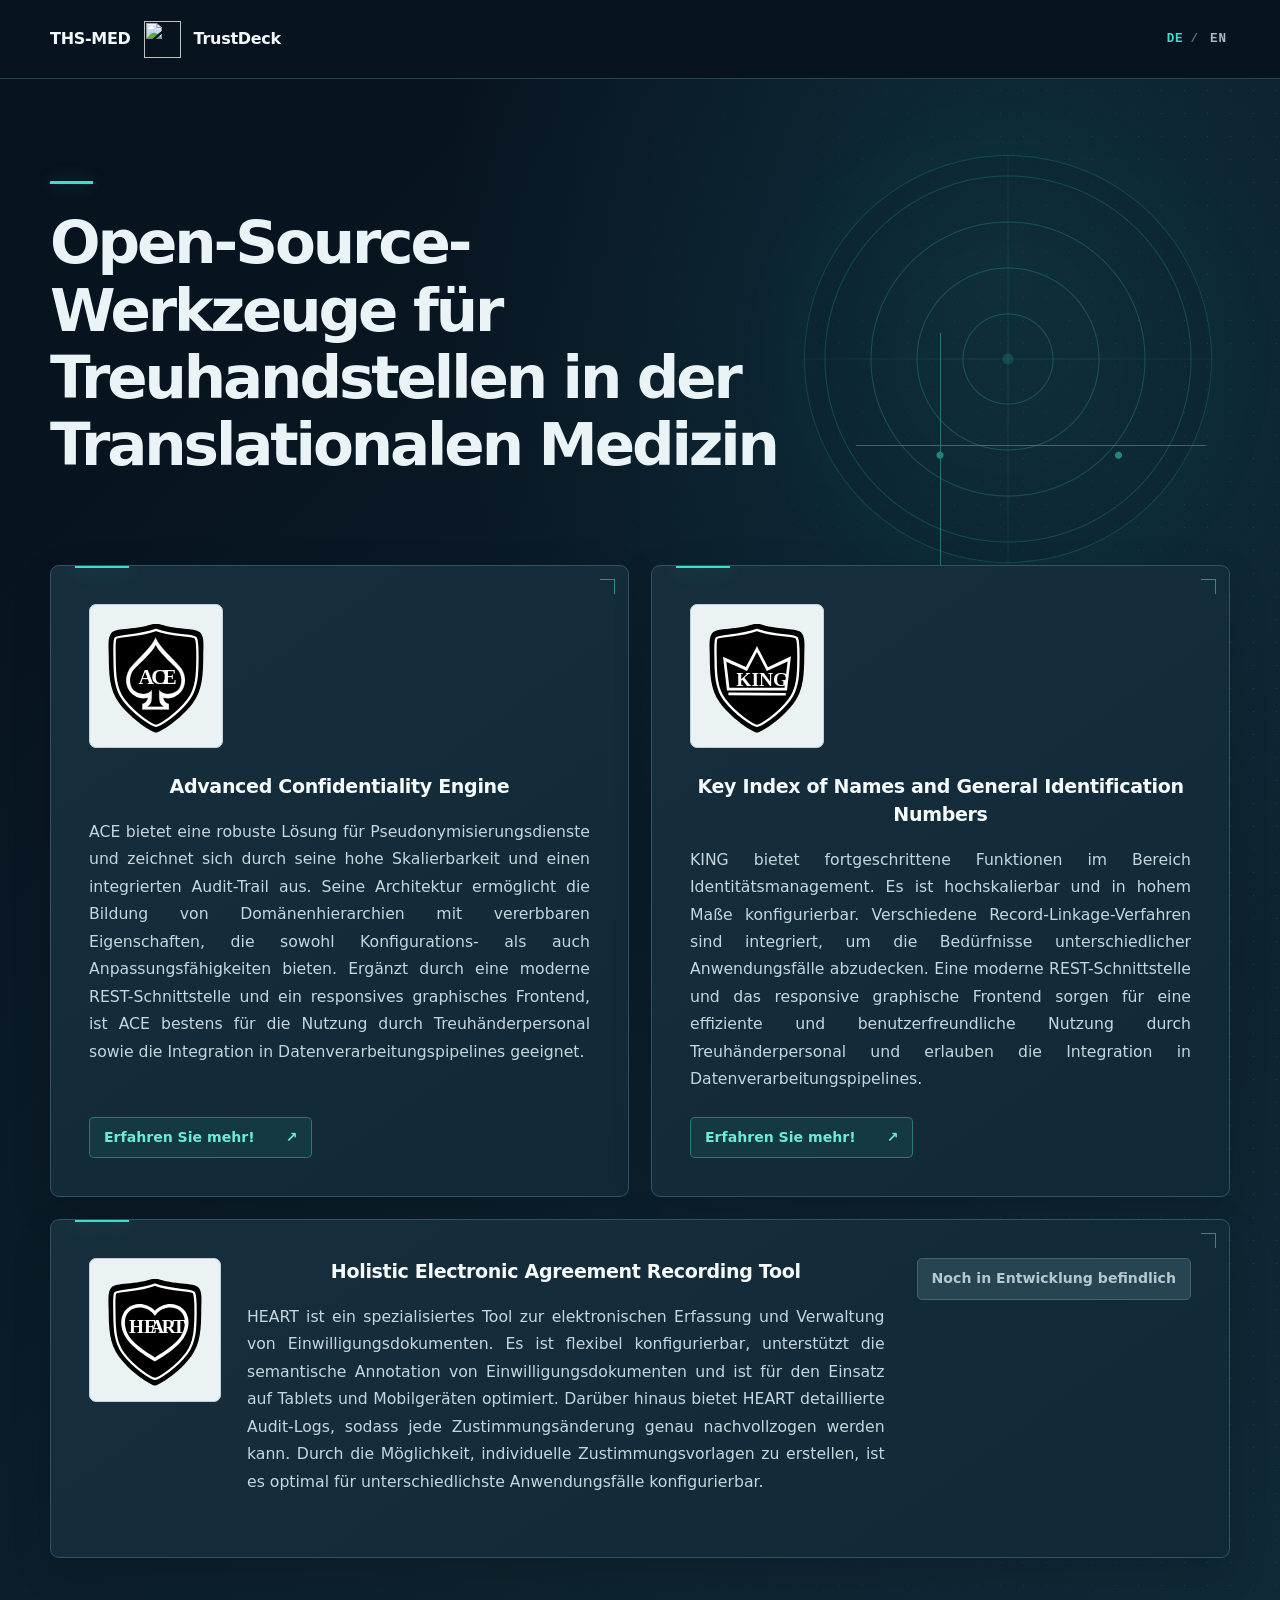
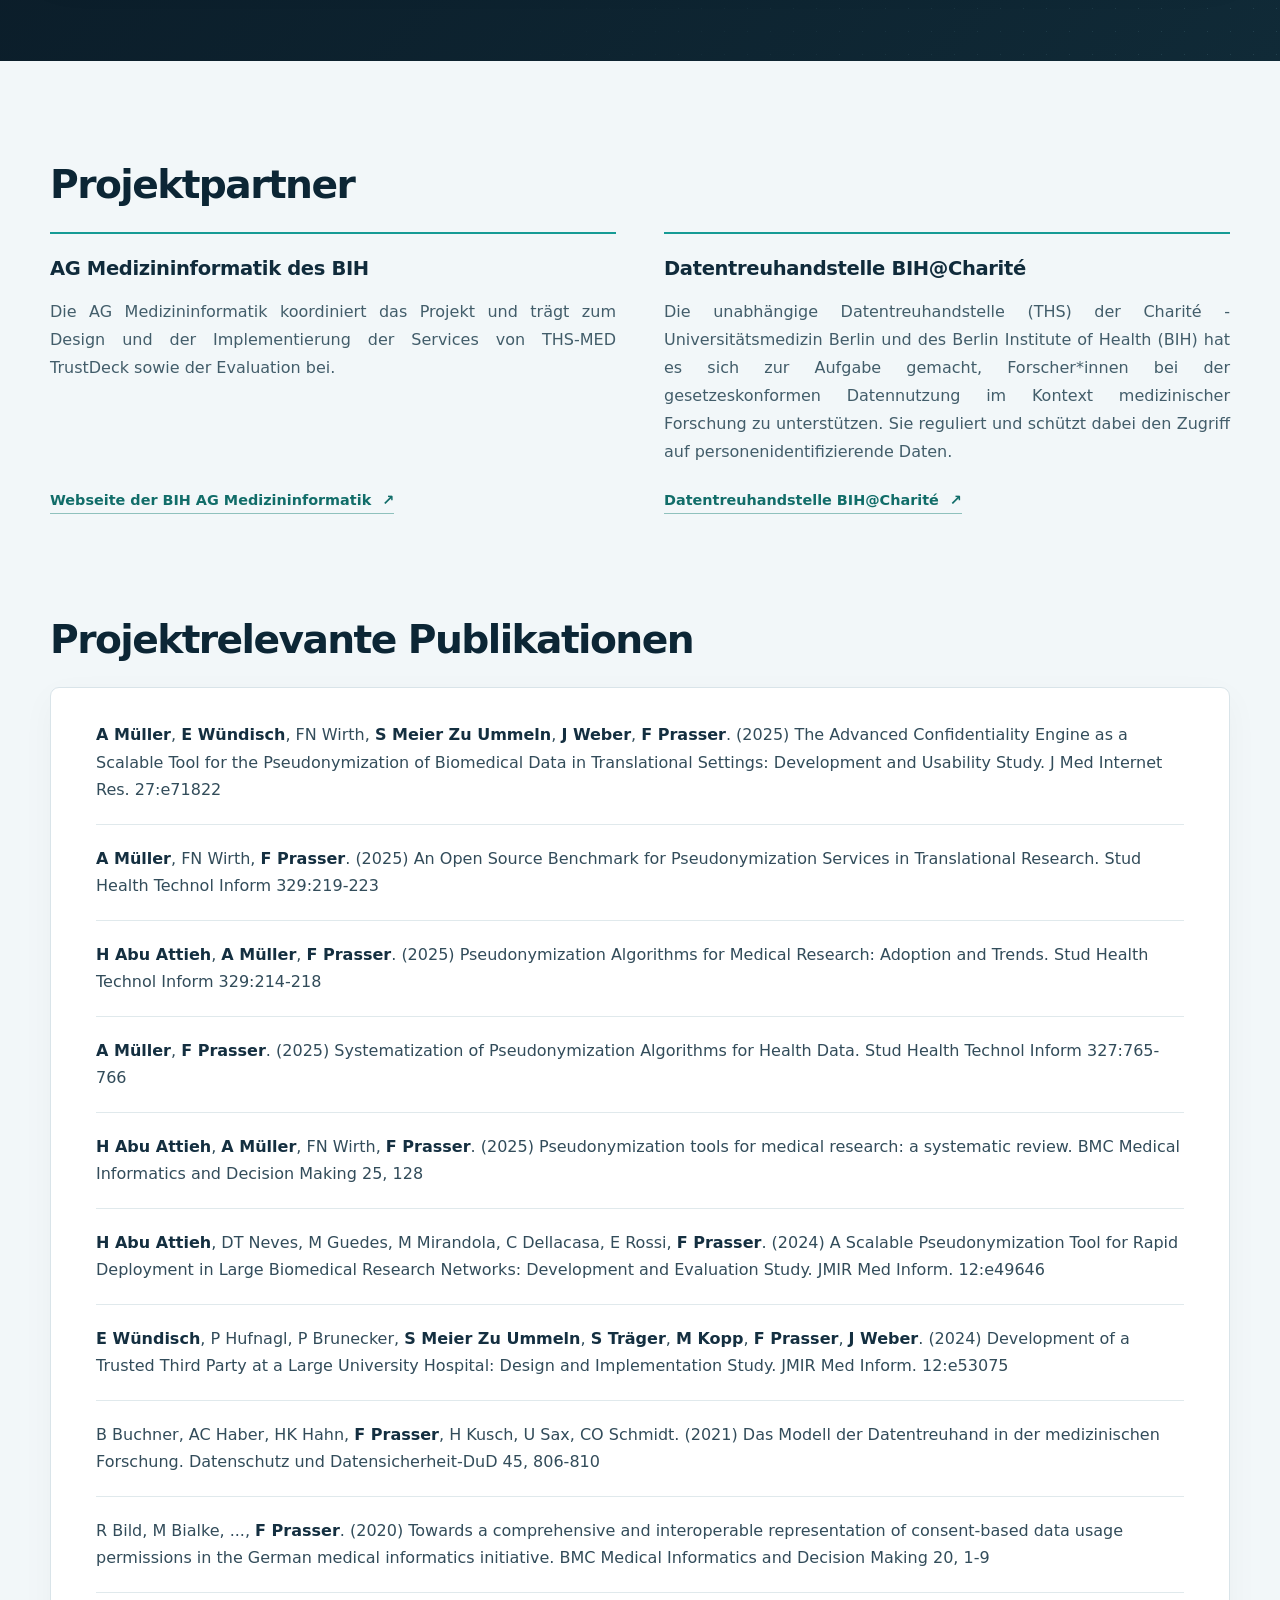
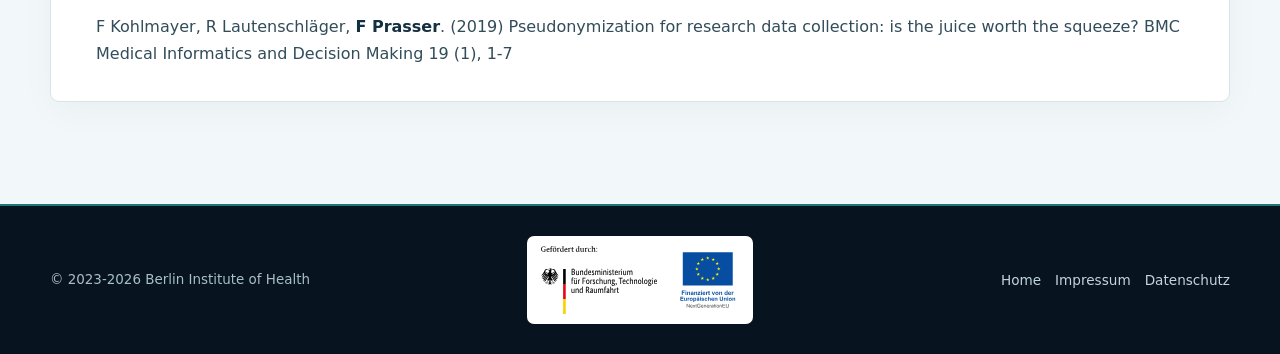
==== de/index.html @ 6697832a "Apply responsive privacy-engineering layout to de/index.html" ====
<!DOCTYPE html>
<html lang="de">
<head>
    <meta charset="UTF-8">
    <meta name="viewport" content="width=device-width, initial-scale=1.0">
        <link rel="stylesheet" href="../style.css">
<title>THS-MED TrustDeck</title>

	<!-- Favicons -->
	<link rel="icon" href="../media/favicon.ico" type="image/x-icon">
	<link rel="shortcut icon" href="../media/favicon.ico" type="image/x-icon">
	<link rel="icon" type="image/png" sizes="16x16" href="../media/favicon-16x16.png">
	<link rel="icon" type="image/png" sizes="32x32" href="../media/favicon-32x32.png">
	<link rel="apple-touch-icon" href="../media/apple-touch-icon.png">
	<link rel="icon" type="image/png" sizes="144x144" href="../media/android-chrome-144x144.png">
</head>

<body class="home-page">
	<!-- Header -->
<header class="site-header">
  <nav class="container header-inner" aria-label="Hauptnavigation">
    <a class="brand" href="index.html"><strong>THS-MED</strong><img src="../media/trustdeck.png" alt="" width="37" height="37"><strong>TrustDeck</strong></a>
    <div class="language-switch" aria-label="Sprache wählen">
      <a href="../de/index.html" lang="de" aria-current="page">DE</a>
      <a href="../en/index.html" lang="en">EN</a>
    </div>
  </nav>
</header>

<!-- Content -->
	<main>
<section class="intro-shell"><div class="container">	
		<h1 class="hero-title"><a href="index.html" style="text-decoration: none; color: inherit;"><b>Open-Source-Werkzeuge für Treuhandstellen in der Translationalen Medizin</b></a></h1>

		<div class="product-grid">

			<div class="col-md-4 mb-3 mb-md-0">
				<div class="card h-100 shadow-lg">
					<div class="card-body d-flex flex-column">
						<div class="mb-auto mt-4">
							<img src="../media/ACE-logo.svg" height="174" width="150" class="mx-auto d-block" alt="ACE's minimalistic, icon-like logo: A black shield on white background with a spade in it. In the spade the are the letters ACE.">
							<p class="card-text mt-2 fs-4" style="text-align: center;">Advanced Confidentiality Engine</p>
							<br><br>
							<p class="card-text mt-2" style="text-align: justify; hyphens: auto;">ACE bietet eine robuste Lösung für Pseudonymisierungsdienste und zeichnet sich durch seine hohe Skalierbarkeit und einen integrierten Audit-Trail aus. Seine Architektur ermöglicht die Bildung von Domänenhierarchien mit vererbbaren Eigenschaften, die sowohl Konfigurations- als auch Anpassungsfähigkeiten bieten. Ergänzt durch eine moderne REST-Schnittstelle und ein responsives graphisches Frontend, ist ACE bestens für die Nutzung durch Treuhänderpersonal sowie die Integration in Datenverarbeitungspipelines geeignet.</p>
						</div>
						<a href="https://github.com/TrustDeck/trustdeck-backend" class="btn btn-primary mt-2" target="_blank" rel="noopener noreferrer">Erfahren Sie mehr!</a>
					</div>
				</div>
			</div>

			<div class="col-md-4 mb-3 mb-md-0">
				<div class="card h-100 shadow-lg">
					<div class="card-body d-flex flex-column">
						<div class="mb-auto mt-4">
							<img src="../media/KING-logo.svg" height="174" width="150" class="mx-auto d-block" alt="king logo">
							<p class="card-text mt-2 fs-4" style="text-align: center;">Key Index of Names and General Identification Numbers</p>
							<br>
							<p class="card-text mt-2" style="text-align: justify; hyphens: auto;">KING bietet fortgeschrittene Funktionen im Bereich Identitätsmanagement. Es ist hochskalierbar und in hohem Maße konfigurierbar. Verschiedene Record-Linkage-Verfahren sind integriert, um die Bedürfnisse unterschiedlicher Anwendungsfälle abzudecken. Eine moderne REST-Schnittstelle und das responsive graphische Frontend sorgen für eine effiziente und benutzerfreundliche Nutzung durch Treuhänderpersonal und erlauben die Integration in Datenverarbeitungspipelines.</p>
						</div>
						<a href="https://github.com/TrustDeck/trustdeck-backend" class="btn btn-primary mt-2" target="_blank" rel="noopener noreferrer">Erfahren Sie mehr!</a>
					</div>
				</div>
			</div>

			<div class="col-md-4 mb-3 mb-md-0">
				<div class="card h-100 shadow-lg">
					<div class="card-body d-flex flex-column">
						<div class="mb-auto mt-4">
							<img src="../media/HEART-logo.svg" height="174" width="150" class="mx-auto d-block" alt="heart logo">
							<p class="card-text mt-2 fs-4" style="text-align: center;">Holistic Electronic Agreement Recording Tool</p>
							<br>
							<p class="card-text mt-2" style="text-align: justify; hyphens: auto;">HEART ist ein spezialisiertes Tool zur elektronischen Erfassung und Verwaltung von Einwilligungsdokumenten. Es ist flexibel konfigurierbar, unterstützt die semantische Annotation von Einwilligungsdokumenten und ist für den Einsatz auf Tablets und Mobilgeräten optimiert. Darüber hinaus bietet HEART detaillierte Audit-Logs, sodass jede Zustimmungsänderung genau nachvollzogen werden kann. Durch die Möglichkeit, individuelle Zustimmungsvorlagen zu erstellen, ist es optimal für unterschiedlichste Anwendungsfälle konfigurierbar.</p>
						</div>
						<a href="#" class="btn btn-secondary mt-2 disabled" tabindex="-1" aria-disabled="true">Noch in Entwicklung befindlich</a>
					</div>
				</div>
			</div>
			
		</div>
		
		</div>
</section>
<section class="research-shell"><div class="container">
<h2 class="section-title">Projektpartner</h2>

		<div class="partner-grid">
			<div class="col-md-6 mb-3 mb-md-0">
				<div class="card h-100 shadow-lg">
					<div class="card-body d-flex flex-column">
						<div class="mb-auto">
							<h5 class="card-title">AG Medizininformatik des BIH</h5>
							<p class="card-text mt-2" style="text-align: justify; hyphens: auto;">
								Die AG Medizininformatik koordiniert das Projekt und trägt zum Design und der Implementierung der Services von THS-MED TrustDeck sowie der Evaluation bei.
							</p>
						</div>
						<a href="https://mi.bihealth.org" class="btn btn-secondary mt-2" target="_blank" rel="noopener noreferrer">Webseite der BIH AG Medizininformatik</a>
					</div>
				</div>
			</div>

			<div class="col-md-6 mb-3 mb-md-0">
				<div class="card h-100 shadow-lg">
					<div class="card-body d-flex flex-column">
						<div class="mb-auto">
							<h5 class="card-title">Datentreuhandstelle BIH@Charité</h5>
							<p class="card-text mt-2" style="text-align: justify; hyphens: auto;">
								Die unabhängige Datentreuhandstelle (THS) der Charité - Universitätsmedizin Berlin und des Berlin Institute of Health (BIH) hat es sich zur Aufgabe gemacht, Forscher*innen bei der gesetzeskonformen Datennutzung im Kontext medizinischer Forschung zu unterstützen. Sie reguliert und schützt dabei den Zugriff auf personenidentifizierende Daten.
							</p>
						</div>
						<a href="https://datentreuhandstelle.charite.de/" class="btn btn-secondary mt-2" target="_blank" rel="noopener noreferrer">Datentreuhandstelle BIH@Charité</a>
					</div>
				</div>
			</div>
		</div>
		
		<h2 class="section-title">Projektrelevante Publikationen</h2>
			
		<div class="publication-grid">
			<div class="col-md-12 d-flex align-items-stretch">
				<div class="card shadow-lg">
					<div class="card-body">
						<ul>
							<li class="mb-3">
								<strong>A Müller</strong>, <strong>E Wündisch</strong>, FN Wirth, <strong>S Meier Zu Ummeln</strong>, <strong>J Weber</strong>, <strong>F Prasser</strong>. (2025) The Advanced Confidentiality Engine as a Scalable Tool for the Pseudonymization of Biomedical Data in Translational Settings: Development and Usability Study. J Med Internet Res. 27:e71822
							</li>
							<li class="mb-3">
								<strong>A Müller</strong>, FN Wirth, <strong>F Prasser</strong>. (2025) An Open Source Benchmark for Pseudonymization Services in Translational Research. Stud Health Technol Inform 329:219-223
							</li>
							<li class="mb-3">
								<strong>H Abu Attieh</strong>, <strong>A Müller</strong>, <strong>F Prasser</strong>. (2025) Pseudonymization Algorithms for Medical Research: Adoption and Trends. Stud Health Technol Inform 329:214-218
							</li>
							<li class="mb-3">
								<strong>A Müller</strong>, <strong>F Prasser</strong>. (2025) Systematization of Pseudonymization Algorithms for Health Data. Stud Health Technol Inform 327:765-766
							</li>
							<li class="mb-3">
								<strong>H Abu Attieh</strong>, <strong>A Müller</strong>, FN Wirth, <strong>F Prasser</strong>. (2025) Pseudonymization tools for medical research: a systematic review. BMC Medical Informatics and Decision Making 25, 128
							</li>
							<li class="mb-3">
								<strong>H Abu Attieh</strong>, DT Neves, M Guedes, M Mirandola, C Dellacasa, E Rossi, <strong>F Prasser</strong>. (2024) A Scalable Pseudonymization Tool for Rapid Deployment in Large Biomedical Research Networks: Development and Evaluation Study. JMIR Med Inform. 12:e49646
							</li>
							<li class="mb-3">
								<strong>E Wündisch</strong>, P Hufnagl, P Brunecker, <strong>S Meier Zu Ummeln</strong>, <strong>S Träger</strong>, <strong>M Kopp</strong>, <strong>F Prasser</strong>, <strong>J Weber</strong>. (2024) Development of a Trusted Third Party at a Large University Hospital: Design and Implementation Study. JMIR Med Inform. 12:e53075
							</li>
							<li class="mb-3">
								B Buchner, AC Haber, HK Hahn, <strong>F Prasser</strong>, H Kusch, U Sax, CO Schmidt. (2021) Das Modell der Datentreuhand in der medizinischen Forschung. Datenschutz und Datensicherheit-DuD 45, 806-810
							</li>
							<li class="mb-3">
								R Bild, M Bialke, ..., <strong>F Prasser</strong>. (2020) Towards a comprehensive and interoperable representation of consent-based data usage permissions in the German medical informatics initiative. BMC Medical Informatics and Decision Making 20, 1-9
							</li>
							<li class="mb-3">
								F Kohlmayer, R Lautenschläger, <strong>F Prasser</strong>. (2019) Pseudonymization for research data collection: is the juice worth the squeeze? BMC Medical Informatics and Decision Making 19 (1), 1-7
							</li>
						</ul>
					</div>
				</div>
			</div>
		</div>
	</div>
</section>
</main>
<!-- Footer -->
	<footer class="site-footer">
		<div class="container">
			<div class="row text-center align-items-center">
				<p class="col-12 col-md-4 mb-3 mb-md-0 text-md-start text-body-secondary">
					&copy; 2023-2026 Berlin Institute of Health
				</p>

				<div class="col-12 col-md-4 mb-3 mb-md-0 d-flex justify-content-center align-items-center gap-3">
					<img src="../media/BMFTR-Logo.svg" alt="BMFTR Logo" height="120px" class="mt-4 mb-4">
					<img src="../media/EU-Logo.svg" alt="NextGenerationEU Logo" height="145px">
				</div>
	
				<ul class="nav col-12 col-md-4 justify-content-center justify-content-md-end">
					<li class="nav-item"><a href="#" class="nav-link px-2 text-body-secondary">Home</a></li>
					<li class="nav-item mx-0 mt-2">&vert;</li>
					<li class="nav-item"><a href="imprint.html" class="nav-link px-2 text-body-secondary">Impressum</a></li>
					<li class="nav-item mx-0 mt-2">&vert;</li>
					<li class="nav-item"><a href="privacy.html" class="nav-link px-2 text-body-secondary">Datenschutz</a></li>
				</ul>
			</div>
		</div>
	</footer>

</body>
</html>
---- style.css ----
/* THS-MED / TrustDeck — dependency-free, shared visual language */
:root {
  color-scheme: light;
  --ink: #07131f;
  --ink-soft: #102533;
  --panel: #172f3d;
  --panel-border: #315362;
  --signal: #3be0cc;
  --signal-dark: #116c68;
  --paper: #f2f7f9;
  --text: #183140;
  --muted: #526b76;
  --line: #d9e4e9;
}

*, *::before, *::after { box-sizing: border-box; }
html { scroll-behavior: smooth; }
body {
  margin: 0;
  min-width: 320px;
  background: var(--paper);
  color: var(--text);
  font: 400 16px/1.65 system-ui, -apple-system, BlinkMacSystemFont, "Segoe UI", sans-serif;
  -webkit-font-smoothing: antialiased;
}
img { max-width: 100%; }
a { color: var(--signal-dark); text-underline-offset: 3px; }
a:hover { color: #08534f; }
a:focus-visible {
  outline: 2px solid var(--signal);
  outline-offset: 4px;
  border-radius: 2px;
}
.container { width: min(1180px, calc(100% - 48px)); margin-inline: auto; }
h1, h2, h3, h4, h5, p { margin-top: 0; }
p { margin-bottom: 1rem; }

/* Slim, non-interactive-by-default navigation: two ordinary language links. */
.site-header {
  position: relative;
  z-index: 3;
  background: var(--ink);
  border-bottom: 1px solid #294552;
}
.header-inner {
  display: flex;
  align-items: center;
  justify-content: space-between;
  gap: 1.5rem;
  min-height: 78px;
}
.brand {
  display: inline-flex;
  align-items: center;
  gap: 13px;
  color: #f3f9fa;
  text-decoration: none;
  white-space: nowrap;
  letter-spacing: -.018em;
  font-size: 1rem;
}
.brand:hover { color: #f3f9fa; }
.brand strong { font-weight: 660; }
.brand img { width: 37px; height: 37px; object-fit: contain; }
.language-switch { display: flex; align-items: center; gap: 12px; }
.language-switch a {
  padding: 8px 3px;
  color: #a5bbc5;
  text-decoration: none;
  font: 600 .79rem/1.25 ui-monospace, "SFMono-Regular", Consolas, monospace;
  letter-spacing: .07em;
}
.language-switch a + a::before {
  content: "/";
  position: relative;
  left: -11px;
  color: #55707e;
}
.language-switch a[aria-current="page"], .language-switch a:hover { color: var(--signal); }

/* Dark technical entry; decorations do not introduce page content. */
.intro-shell {
  position: relative;
  isolation: isolate;
  overflow: hidden;
  padding: clamp(66px, 8vw, 106px) 0 clamp(76px, 8vw, 112px);
  color: #eaf4f7;
  background:
    radial-gradient(ellipse at 78% 12%, rgba(31, 117, 128, .22), transparent 39%),
    linear-gradient(135deg, #07131f 12%, #102a37 100%);
}
.intro-shell::before {
  content: "";
  position: absolute;
  z-index: -1;
  inset: 0;
  pointer-events: none;
  opacity: .34;
  background-image: radial-gradient(circle, #47717e .8px, transparent 1px);
  background-size: 23px 23px;
  -webkit-mask-image: linear-gradient(90deg, transparent 36%, #000 100%);
  mask-image: linear-gradient(90deg, transparent 36%, #000 100%);
}
.intro-shell > .container { position: relative; }
.intro-shell > .container::before {
  content: "";
  position: absolute;
  top: -26px;
  right: 1.5%;
  width: min(36vw, 408px);
  aspect-ratio: 1;
  border: 1px solid rgba(59, 224, 204, .20);
  border-radius: 50%;
  pointer-events: none;
  opacity: .83;
  background:
    radial-gradient(circle at center, rgba(59, 224, 204, .19) 0 5px, transparent 6px),
    repeating-radial-gradient(circle at center, transparent 0 44px, rgba(59, 224, 204, .28) 45px, transparent 46px),
    linear-gradient(90deg, transparent 49.8%, rgba(59, 224, 204, .17) 50%, transparent 50.2%),
    linear-gradient(0deg, transparent 49.8%, rgba(59, 224, 204, .17) 50%, transparent 50.2%);
  box-shadow: 0 0 90px rgba(23, 122, 133, .10), inset 0 0 80px rgba(9, 35, 48, .5);
}
.intro-shell > .container::after {
  content: "";
  position: absolute;
  right: 2%;
  top: 11%;
  width: min(30vw, 350px);
  height: 235px;
  pointer-events: none;
  opacity: .5;
  background:
    linear-gradient(90deg, transparent 0 24%, #38bcae 24% 24.3%, transparent 24.3% 100%),
    linear-gradient(0deg, transparent 0 52%, #38bcae 52% 52.4%, transparent 52.4% 100%),
    radial-gradient(circle at 24% 52%, #3be0cc 0 3px, transparent 4px),
    radial-gradient(circle at 75% 52%, #3be0cc 0 3px, transparent 4px);
}
.hero-title {
  position: relative;
  z-index: 1;
  display: flex;
  align-items: center;
  max-width: 740px;
  min-height: clamp(210px, 24vw, 312px);
  margin: 0 0 clamp(48px, 6vw, 78px);
  padding-top: 18px;
  font-size: clamp(2.25rem, 4.65vw, 4.35rem);
  font-weight: 670;
  letter-spacing: -.052em;
  line-height: 1.13;
  text-wrap: balance;
}
.hero-title::before {
  content: "";
  position: absolute;
  top: 0;
  left: 0;
  width: 43px;
  height: 3px;
  background: var(--signal);
  box-shadow: 0 0 18px rgba(59, 224, 204, .32);
}
.hero-title a, .hero-title a:hover { color: #f4fafb; text-decoration: none; }
.hero-title b { font-weight: inherit; }

/* Software: two major panels and a horizontal third panel. */
.product-grid {
  position: relative;
  z-index: 1;
  display: grid;
  grid-template-columns: repeat(2, minmax(0, 1fr));
  gap: 22px;
}
.product-grid > * { min-width: 0; }
.product-grid > :nth-child(3) { grid-column: 1 / -1; }
.product-grid .card {
  position: relative;
  overflow: hidden;
  height: 100%;
  color: #cfdee5;
  background: linear-gradient(145deg, #172f3d, #112936);
  border: 1px solid var(--panel-border);
  border-radius: 9px;
  box-shadow: 0 14px 40px rgba(0, 0, 0, .13);
  transition: border-color .18s ease, transform .18s ease, box-shadow .18s ease;
}
.product-grid .card::before {
  content: "";
  position: absolute;
  top: 0;
  left: 24px;
  width: 54px;
  height: 2px;
  background: var(--signal);
  box-shadow: 0 0 17px rgba(59, 224, 204, .35);
}
.product-grid .card::after {
  content: "";
  position: absolute;
  top: 13px;
  right: 13px;
  width: 15px;
  height: 15px;
  border-top: 1px solid rgba(59, 224, 204, .55);
  border-right: 1px solid rgba(59, 224, 204, .55);
}
.product-grid .card:hover {
  border-color: #438e91;
  transform: translateY(-2px);
  box-shadow: 0 18px 46px rgba(0, 0, 0, .19);
}
.product-grid .card-body {
  display: flex;
  flex-direction: column;
  height: 100%;
  padding: clamp(24px, 3vw, 38px);
}
.product-grid .card-body > div { flex: 1; }
.product-grid .card img {
  display: block;
  box-sizing: content-box;
  width: 98px;
  height: 116px;
  max-width: calc(100% - 34px);
  margin: 0 0 25px;
  padding: 13px 17px;
  object-fit: contain;
  background: #eaf2f4;
  border: 1px solid #bfd1d8;
  border-radius: 7px;
}
.product-grid .card-text { text-align: left; hyphens: auto; }
.product-grid .card-text.fs-4 {
  margin: 0 0 17px;
  color: #f5fafb;
  font-size: 1.19rem;
  font-weight: 650;
  letter-spacing: -.017em;
  line-height: 1.45;
}
.product-grid .card-text:not(.fs-4) {
  margin: 0 0 24px;
  color: #c4d6de;
  font-size: .98rem;
  line-height: 1.75;
}
.product-grid br { display: none; }
.product-grid .btn {
  display: inline-flex;
  align-items: center;
  justify-content: space-between;
  gap: 25px;
  align-self: flex-start;
  max-width: 100%;
  margin-top: auto;
  padding: 10px 14px;
  color: #6bebd8;
  background: rgba(59, 224, 204, .08);
  border: 1px solid rgba(59, 224, 204, .40);
  border-radius: 5px;
  text-decoration: none;
  font-size: .88rem;
  font-weight: 600;
  line-height: 1.4;
  transition: background .18s ease, border-color .18s ease;
}
.product-grid .btn-primary::after { content: "↗"; margin-left: 6px; }
.product-grid .btn-primary:hover { color: #e2fffa; background: rgba(59, 224, 204, .18); border-color: var(--signal); }
.product-grid .btn.disabled {
  color: #b4c8d0;
  background: #274452;
  border-color: #466271;
  cursor: default;
  pointer-events: none;
}
.product-grid > :nth-child(3) .card-body { flex-direction: row; align-items: center; gap: 32px; }
.product-grid > :nth-child(3) .card-body > div {
  display: grid;
  grid-template-columns: 130px minmax(0, 1fr);
  column-gap: 28px;
  align-items: start;
  min-width: 0;
}
.product-grid > :nth-child(3) .card img { grid-row: 1 / span 2; margin: 0; }
.product-grid > :nth-child(3) .card-text { grid-column: 2; }
.product-grid > :nth-child(3) .card-body > .btn { flex-shrink: 0; margin: 0; }

/* Research content: low-contrast surfaces and editorial rhythm. */
.research-shell {
  padding: clamp(68px, 8vw, 100px) 0 clamp(76px, 8vw, 112px);
  background: var(--paper);
}
.section-title {
  margin: 0 0 24px;
  color: #0c2635;
  font-size: clamp(1.75rem, 3.1vw, 2.45rem);
  font-weight: 680;
  letter-spacing: -.04em;
  line-height: 1.2;
}
.partner-grid {
  display: grid;
  grid-template-columns: repeat(2, minmax(0, 1fr));
  gap: 48px;
  margin-bottom: clamp(68px, 8vw, 105px);
}
.partner-grid > * { min-width: 0; }
.partner-grid .card {
  height: 100%;
  padding-top: 22px;
  border-top: 2px solid #169b95;
}
.partner-grid .card-body { display: flex; flex-direction: column; height: 100%; }
.partner-grid .card-title {
  margin: 0 0 16px;
  color: #102b3b;
  font-size: 1.22rem;
  line-height: 1.35;
  font-weight: 660;
  letter-spacing: -.018em;
}
.partner-grid .card-text {
  margin-bottom: 23px;
  color: #425d6a;
  text-align: left;
  hyphens: auto;
  line-height: 1.75;
}
.partner-grid .btn {
  display: inline-flex;
  align-self: flex-start;
  align-items: center;
  gap: 11px;
  margin-top: auto;
  color: #116d69;
  text-decoration: none;
  font-size: .9rem;
  font-weight: 630;
  border-bottom: 1px solid #8fc1bd;
}
.partner-grid .btn::after { content: "↗"; }
.partner-grid .btn:hover { border-color: currentColor; }
.publication-grid .card {
  background: #fff;
  border: 1px solid var(--line);
  border-radius: 9px;
  box-shadow: 0 10px 34px rgba(12, 38, 53, .035);
}
.publication-grid .card-body { padding: 13px clamp(22px, 4vw, 45px); }
.publication-grid ul { list-style: none; padding: 0; margin: 0; }
.publication-grid li {
  margin: 0;
  padding: 20px 0;
  color: #324c5a;
  border-bottom: 1px solid #e0e9ec;
  line-height: 1.72;
  overflow-wrap: anywhere;
}
.publication-grid li:last-child { border-bottom: 0; }
.publication-grid strong { color: #142f40; }

/* Legal pages use the same identity, but a quiet and readable document layout. */
.legal-page { display: flex; flex-direction: column; min-height: 100vh; }
.legal-page > .container {
  flex: 1;
  width: min(980px, calc(100% - 48px));
  padding-top: clamp(48px, 7vw, 84px);
  padding-bottom: clamp(64px, 7vw, 96px);
}
.legal-page h3 {
  margin: 0 0 30px;
  color: #102938;
  font-size: clamp(2rem, 4vw, 2.8rem);
  font-weight: 680;
  letter-spacing: -.045em;
  line-height: 1.2;
  text-align: left;
}
.legal-page h3 b { font-weight: inherit; }
.legal-page .row, .legal-page .col-md-12 { width: 100%; }
.legal-page .card {
  width: 100%;
  margin-inline: auto;
  background: white;
  border: 1px solid var(--line);
  border-radius: 9px;
  box-shadow: 0 12px 38px rgba(12, 38, 53, .05);
}
.legal-page .card-body { padding: clamp(24px, 5vw, 50px); }
.legal-page .card-body p, .legal-page .card-body li {
  color: #354f5c;
  text-align: left !important;
  line-height: 1.78;
  overflow-wrap: anywhere;
}
.legal-page .card-body h4 {
  margin: 2.1rem 0 .7rem;
  color: #143343;
  font-size: 1.14rem;
  font-weight: 670;
  line-height: 1.4;
}
.legal-page .card-body h4:first-child { margin-top: 0; }
.legal-page .card-body ul, .legal-page .card-body ol { padding-left: 1.5rem; }
.legal-page .card-body li { margin-bottom: .6rem; }
.legal-page .card-body a { overflow-wrap: anywhere; }

/* Shared footer, including a light surface for the original funding logos. */
.site-footer {
  background: var(--ink);
  color: #a8bec8;
  border-top: 2px solid #1e7779;
  padding: 30px 0;
}
.site-footer .row {
  display: grid;
  grid-template-columns: minmax(0, 1fr) auto minmax(0, 1fr);
  align-items: center;
  gap: 24px;
}
.site-footer p { margin: 0; color: #a8bec8; font-size: .84rem; }
.site-footer .row > div:nth-child(2) {
  display: flex;
  align-items: center;
  justify-content: center;
  gap: 20px;
  padding: 10px 14px;
  background: #fff;
  border-radius: 7px;
}
.site-footer .row > div:nth-child(2) img {
  display: block;
  width: auto;
  height: 68px;
  max-width: 150px;
  object-fit: contain;
}
.site-footer .nav {
  display: flex;
  justify-content: flex-end;
  flex-wrap: wrap;
  gap: 14px;
  margin: 0;
  padding: 0;
  list-style: none;
}
.site-footer .nav-item.mx-0 { display: none; }
.site-footer .nav a {
  color: #c3d5dc;
  text-decoration: none;
  font-size: .85rem;
}
.site-footer .nav a:hover { color: var(--signal); }

@media (max-width: 1050px) {
  .product-grid > :nth-child(3) .card-body { align-items: stretch; flex-direction: column; gap: 18px; }
  .product-grid > :nth-child(3) .card-body > div { grid-template-columns: 120px minmax(0, 1fr); }
  .intro-shell > .container::before { right: -10%; opacity: .55; }
  .intro-shell > .container::after { right: -8%; }
}
@media (max-width: 760px) {
  .container, .legal-page > .container { width: min(100% - 36px, 1180px); }
  .header-inner { min-height: 70px; gap: 14px; }
  .brand { gap: 8px; font-size: .92rem; }
  .brand img { width: 31px; height: 31px; }
  .intro-shell { padding-top: 58px; padding-bottom: 68px; }
  .intro-shell > .container::before,
  .intro-shell > .container::after { opacity: .14; right: -35%; }
  .hero-title { min-height: 0; max-width: 100%; margin-bottom: 50px; font-size: clamp(2.2rem, 8vw, 3.4rem); }
  .product-grid, .partner-grid { grid-template-columns: minmax(0, 1fr); gap: 17px; }
  .product-grid > :nth-child(3) { grid-column: auto; }
  .product-grid .card-body { padding: 25px; }
  .product-grid > :nth-child(3) .card-body > div { display: flex; flex-direction: column; }
  .product-grid > :nth-child(3) .card img { margin: 0 0 25px; }
  .product-grid > :nth-child(3) .card-body > .btn { align-self: flex-start; }
  .partner-grid { gap: 28px; margin-bottom: 74px; }
  .research-shell { padding-top: 68px; }
  .site-footer .row { grid-template-columns: 1fr; justify-items: center; gap: 24px; }
  .site-footer .nav { justify-content: center; }
  .site-footer p { text-align: center; }
}
@media (max-width: 420px) {
  .brand { font-size: .83rem; gap: 6px; }
  .brand img { width: 27px; height: 27px; }
  .language-switch { gap: 7px; }
  .language-switch a + a::before { left: -7px; }
  .site-footer .row > div:nth-child(2) { gap: 10px; padding: 9px; }
  .site-footer .row > div:nth-child(2) img { max-width: 132px; height: 56px; }
}
@media (prefers-reduced-motion: reduce) {
  html { scroll-behavior: auto; }
  .product-grid .card, .product-grid .btn { transition: none; }
  .product-grid .card:hover { transform: none; }
}
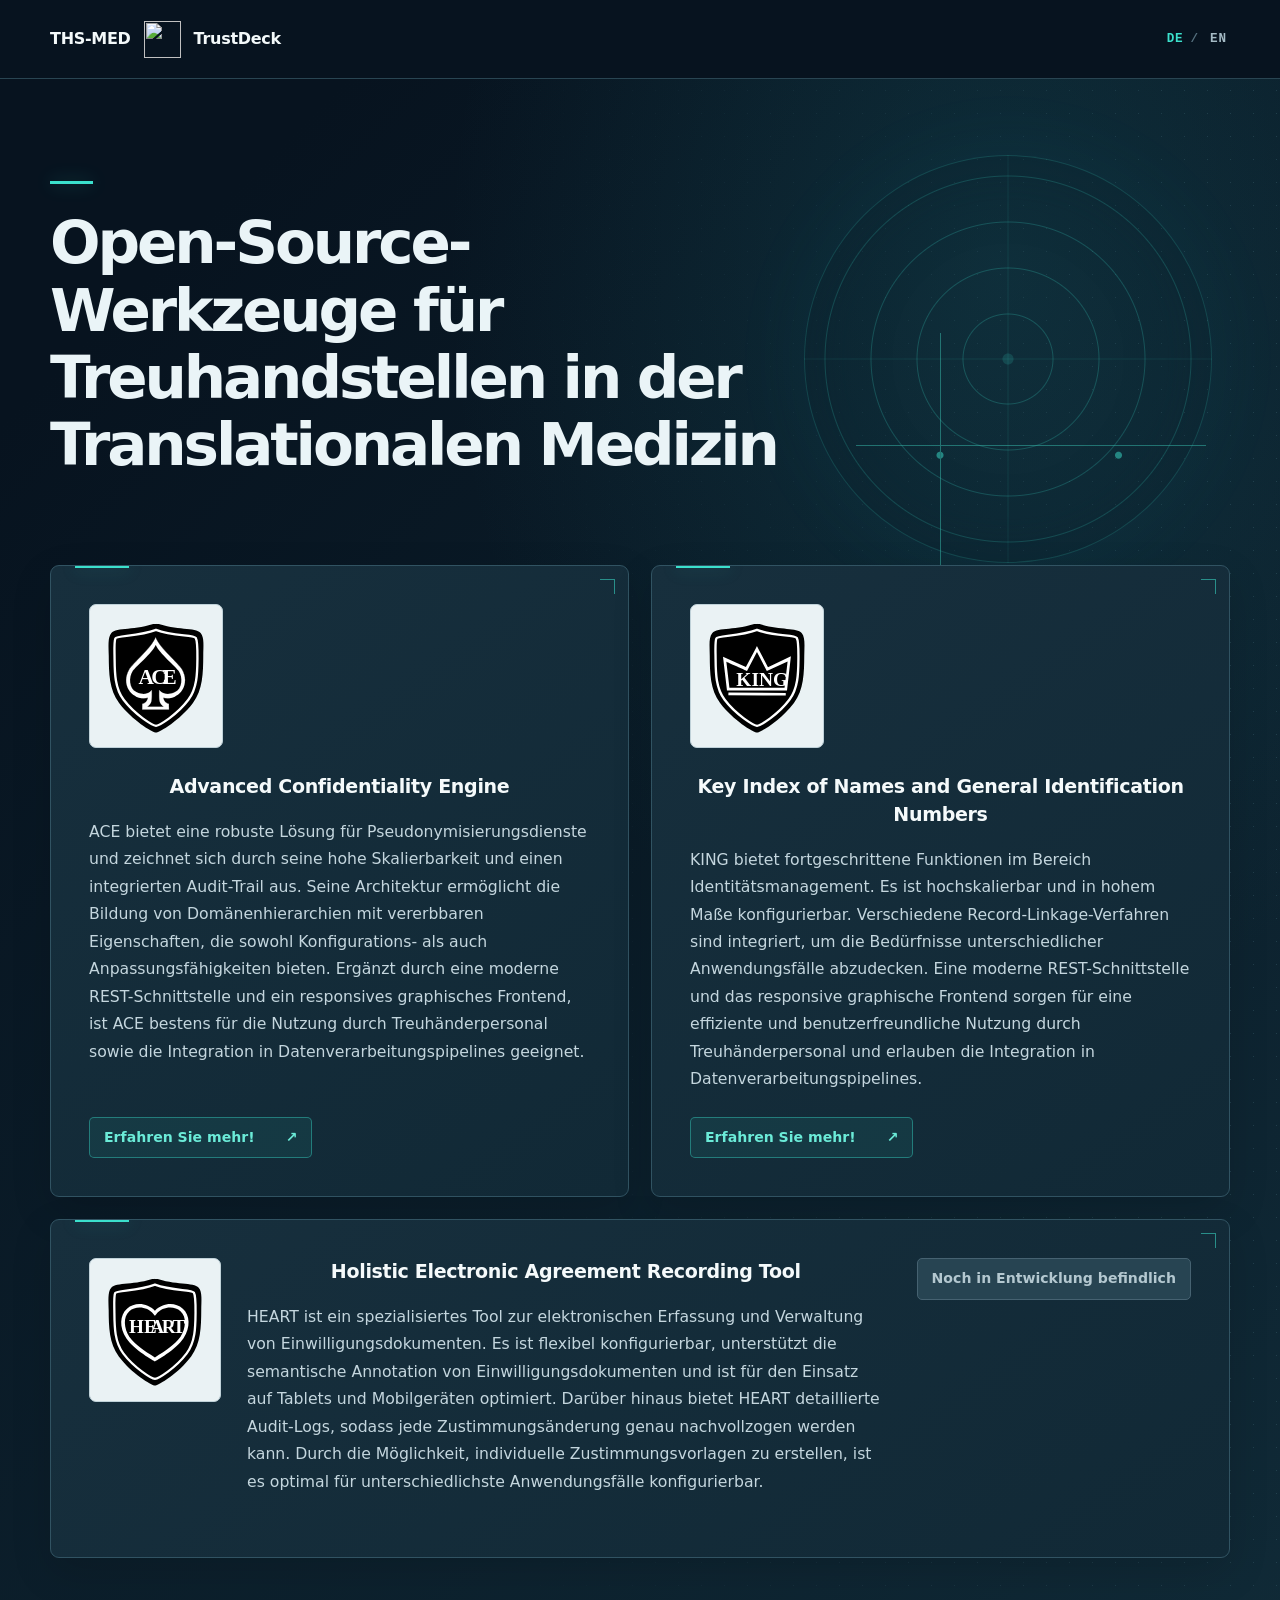
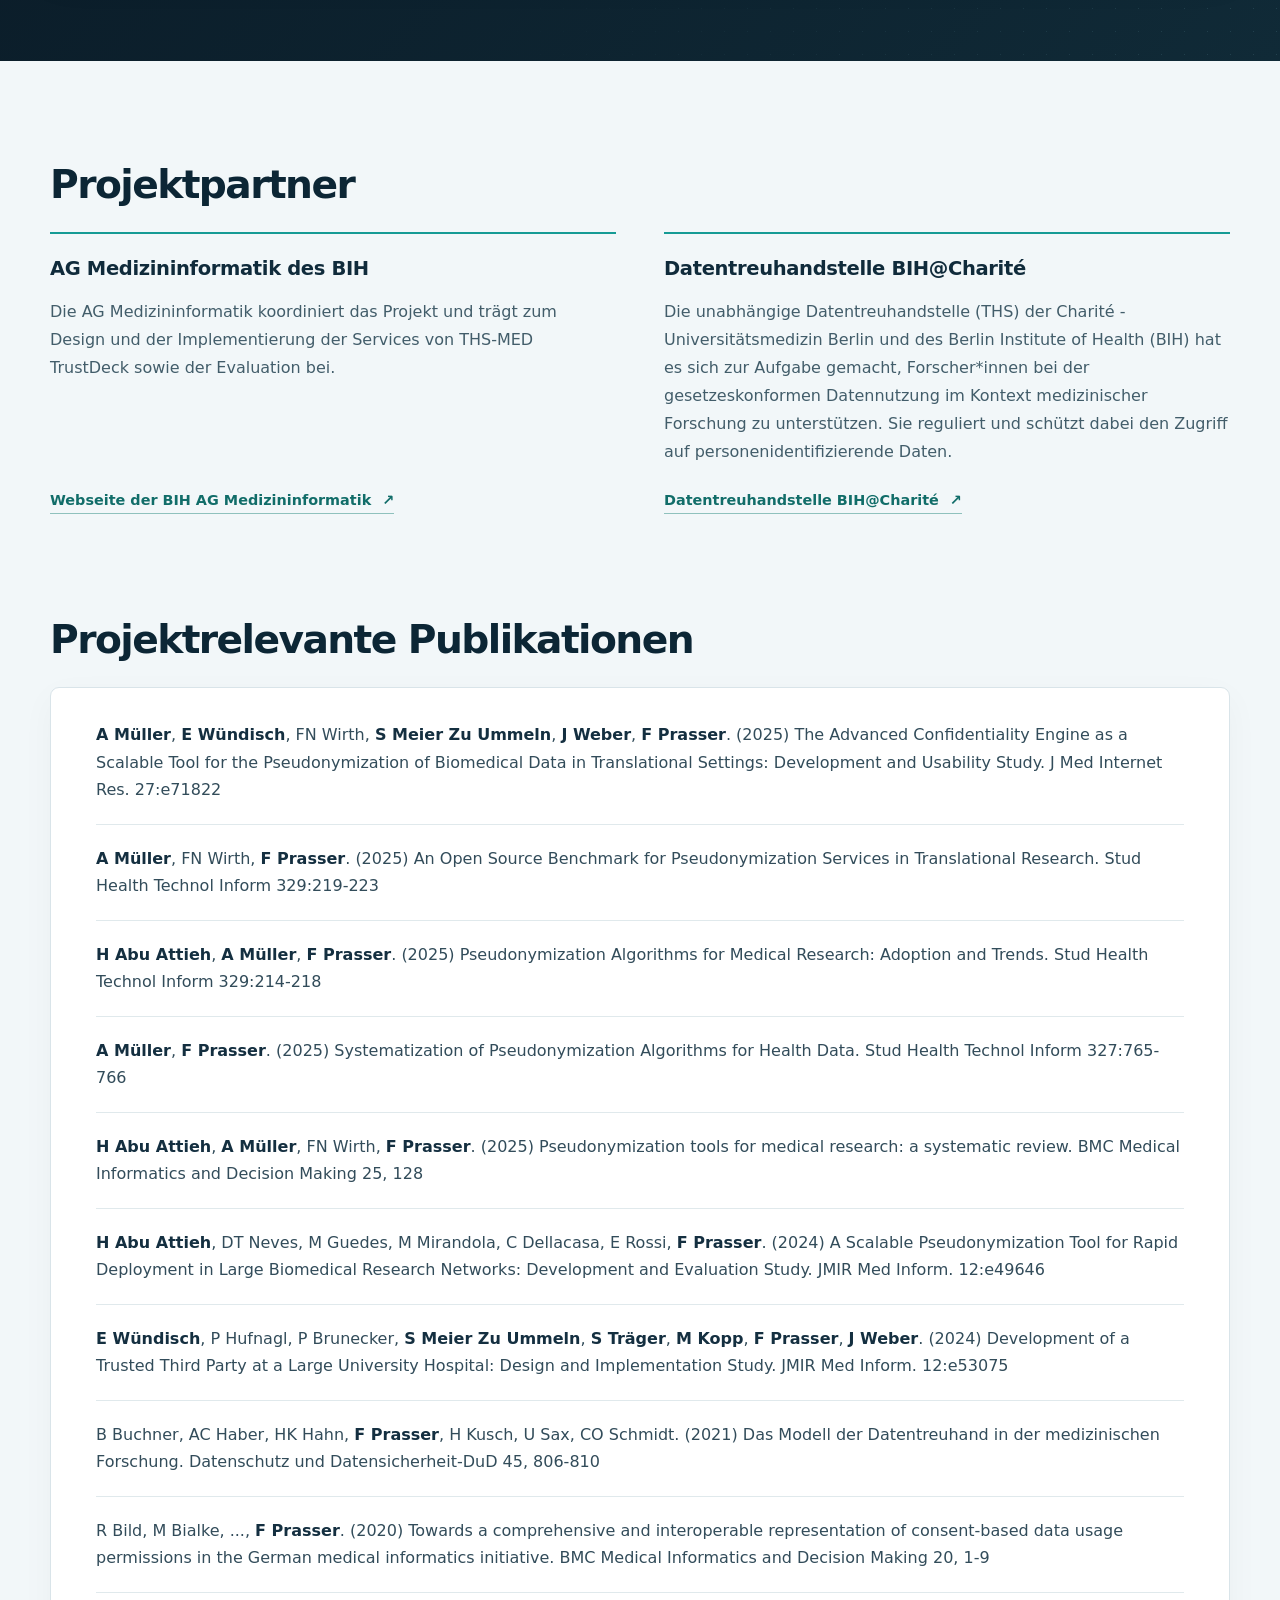
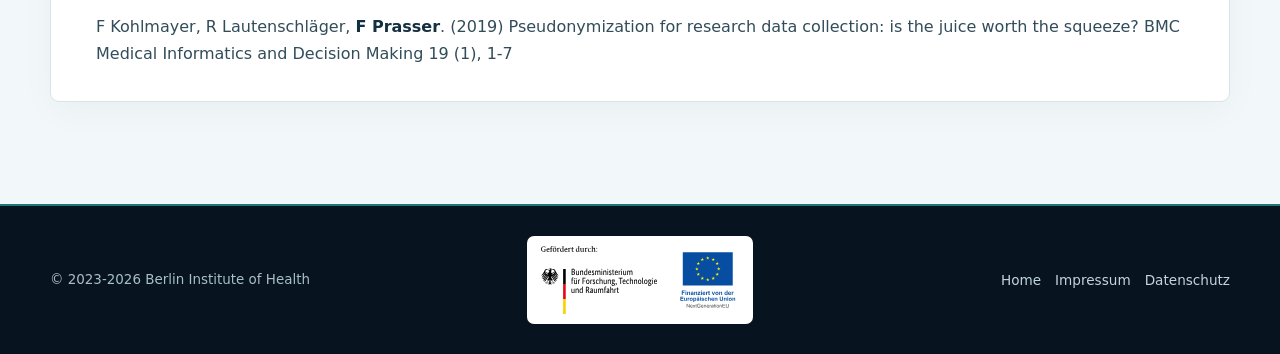
==== commit e3a39b9b: "Use CSS text alignment instead of inline overrides" ====
--- a/de/index.html
+++ b/de/index.html
@@ -41,7 +41,7 @@
 							<img src="../media/ACE-logo.svg" height="174" width="150" class="mx-auto d-block" alt="ACE's minimalistic, icon-like logo: A black shield on white background with a spade in it. In the spade the are the letters ACE.">
 							<p class="card-text mt-2 fs-4" style="text-align: center;">Advanced Confidentiality Engine</p>
 							<br><br>
-							<p class="card-text mt-2" style="text-align: justify; hyphens: auto;">ACE bietet eine robuste Lösung für Pseudonymisierungsdienste und zeichnet sich durch seine hohe Skalierbarkeit und einen integrierten Audit-Trail aus. Seine Architektur ermöglicht die Bildung von Domänenhierarchien mit vererbbaren Eigenschaften, die sowohl Konfigurations- als auch Anpassungsfähigkeiten bieten. Ergänzt durch eine moderne REST-Schnittstelle und ein responsives graphisches Frontend, ist ACE bestens für die Nutzung durch Treuhänderpersonal sowie die Integration in Datenverarbeitungspipelines geeignet.</p>
+							<p class="card-text mt-2">ACE bietet eine robuste Lösung für Pseudonymisierungsdienste und zeichnet sich durch seine hohe Skalierbarkeit und einen integrierten Audit-Trail aus. Seine Architektur ermöglicht die Bildung von Domänenhierarchien mit vererbbaren Eigenschaften, die sowohl Konfigurations- als auch Anpassungsfähigkeiten bieten. Ergänzt durch eine moderne REST-Schnittstelle und ein responsives graphisches Frontend, ist ACE bestens für die Nutzung durch Treuhänderpersonal sowie die Integration in Datenverarbeitungspipelines geeignet.</p>
 						</div>
 						<a href="https://github.com/TrustDeck/trustdeck-backend" class="btn btn-primary mt-2" target="_blank" rel="noopener noreferrer">Erfahren Sie mehr!</a>
 					</div>
@@ -55,7 +55,7 @@
 							<img src="../media/KING-logo.svg" height="174" width="150" class="mx-auto d-block" alt="king logo">
 							<p class="card-text mt-2 fs-4" style="text-align: center;">Key Index of Names and General Identification Numbers</p>
 							<br>
-							<p class="card-text mt-2" style="text-align: justify; hyphens: auto;">KING bietet fortgeschrittene Funktionen im Bereich Identitätsmanagement. Es ist hochskalierbar und in hohem Maße konfigurierbar. Verschiedene Record-Linkage-Verfahren sind integriert, um die Bedürfnisse unterschiedlicher Anwendungsfälle abzudecken. Eine moderne REST-Schnittstelle und das responsive graphische Frontend sorgen für eine effiziente und benutzerfreundliche Nutzung durch Treuhänderpersonal und erlauben die Integration in Datenverarbeitungspipelines.</p>
+							<p class="card-text mt-2">KING bietet fortgeschrittene Funktionen im Bereich Identitätsmanagement. Es ist hochskalierbar und in hohem Maße konfigurierbar. Verschiedene Record-Linkage-Verfahren sind integriert, um die Bedürfnisse unterschiedlicher Anwendungsfälle abzudecken. Eine moderne REST-Schnittstelle und das responsive graphische Frontend sorgen für eine effiziente und benutzerfreundliche Nutzung durch Treuhänderpersonal und erlauben die Integration in Datenverarbeitungspipelines.</p>
 						</div>
 						<a href="https://github.com/TrustDeck/trustdeck-backend" class="btn btn-primary mt-2" target="_blank" rel="noopener noreferrer">Erfahren Sie mehr!</a>
 					</div>
@@ -69,7 +69,7 @@
 							<img src="../media/HEART-logo.svg" height="174" width="150" class="mx-auto d-block" alt="heart logo">
 							<p class="card-text mt-2 fs-4" style="text-align: center;">Holistic Electronic Agreement Recording Tool</p>
 							<br>
-							<p class="card-text mt-2" style="text-align: justify; hyphens: auto;">HEART ist ein spezialisiertes Tool zur elektronischen Erfassung und Verwaltung von Einwilligungsdokumenten. Es ist flexibel konfigurierbar, unterstützt die semantische Annotation von Einwilligungsdokumenten und ist für den Einsatz auf Tablets und Mobilgeräten optimiert. Darüber hinaus bietet HEART detaillierte Audit-Logs, sodass jede Zustimmungsänderung genau nachvollzogen werden kann. Durch die Möglichkeit, individuelle Zustimmungsvorlagen zu erstellen, ist es optimal für unterschiedlichste Anwendungsfälle konfigurierbar.</p>
+							<p class="card-text mt-2">HEART ist ein spezialisiertes Tool zur elektronischen Erfassung und Verwaltung von Einwilligungsdokumenten. Es ist flexibel konfigurierbar, unterstützt die semantische Annotation von Einwilligungsdokumenten und ist für den Einsatz auf Tablets und Mobilgeräten optimiert. Darüber hinaus bietet HEART detaillierte Audit-Logs, sodass jede Zustimmungsänderung genau nachvollzogen werden kann. Durch die Möglichkeit, individuelle Zustimmungsvorlagen zu erstellen, ist es optimal für unterschiedlichste Anwendungsfälle konfigurierbar.</p>
 						</div>
 						<a href="#" class="btn btn-secondary mt-2 disabled" tabindex="-1" aria-disabled="true">Noch in Entwicklung befindlich</a>
 					</div>
@@ -89,7 +89,7 @@
 					<div class="card-body d-flex flex-column">
 						<div class="mb-auto">
 							<h5 class="card-title">AG Medizininformatik des BIH</h5>
-							<p class="card-text mt-2" style="text-align: justify; hyphens: auto;">
+							<p class="card-text mt-2">
 								Die AG Medizininformatik koordiniert das Projekt und trägt zum Design und der Implementierung der Services von THS-MED TrustDeck sowie der Evaluation bei.
 							</p>
 						</div>
@@ -103,7 +103,7 @@
 					<div class="card-body d-flex flex-column">
 						<div class="mb-auto">
 							<h5 class="card-title">Datentreuhandstelle BIH@Charité</h5>
-							<p class="card-text mt-2" style="text-align: justify; hyphens: auto;">
+							<p class="card-text mt-2">
 								Die unabhängige Datentreuhandstelle (THS) der Charité - Universitätsmedizin Berlin und des Berlin Institute of Health (BIH) hat es sich zur Aufgabe gemacht, Forscher*innen bei der gesetzeskonformen Datennutzung im Kontext medizinischer Forschung zu unterstützen. Sie reguliert und schützt dabei den Zugriff auf personenidentifizierende Daten.
 							</p>
 						</div>
--- a/style.css
+++ b/style.css
@@ -367,7 +367,7 @@
   padding-top: clamp(48px, 7vw, 84px);
   padding-bottom: clamp(64px, 7vw, 96px);
 }
-.legal-page h3 {
+.legal-page .legal-title {
   margin: 0 0 30px;
   color: #102938;
   font-size: clamp(2rem, 4vw, 2.8rem);
@@ -376,7 +376,6 @@
   line-height: 1.2;
   text-align: left;
 }
-.legal-page h3 b { font-weight: inherit; }
 .legal-page .row, .legal-page .col-md-12 { width: 100%; }
 .legal-page .card {
   width: 100%;
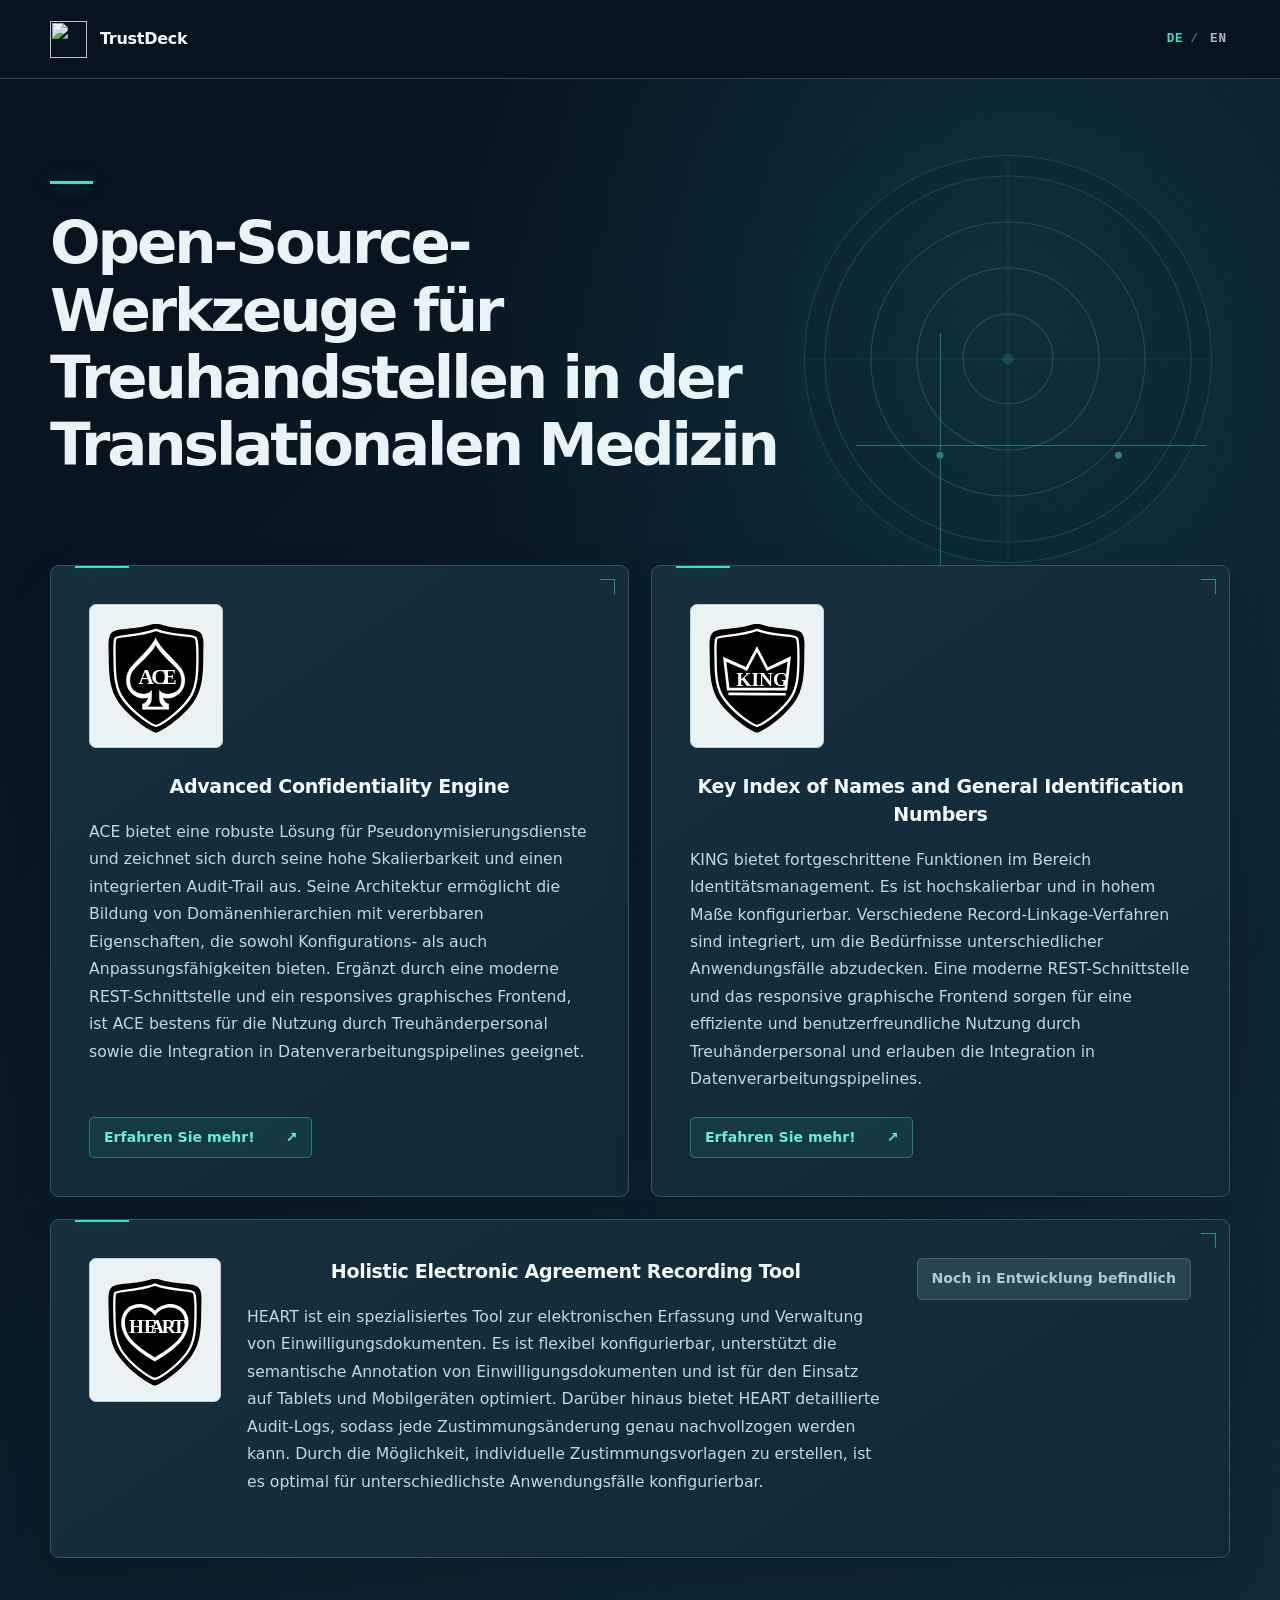
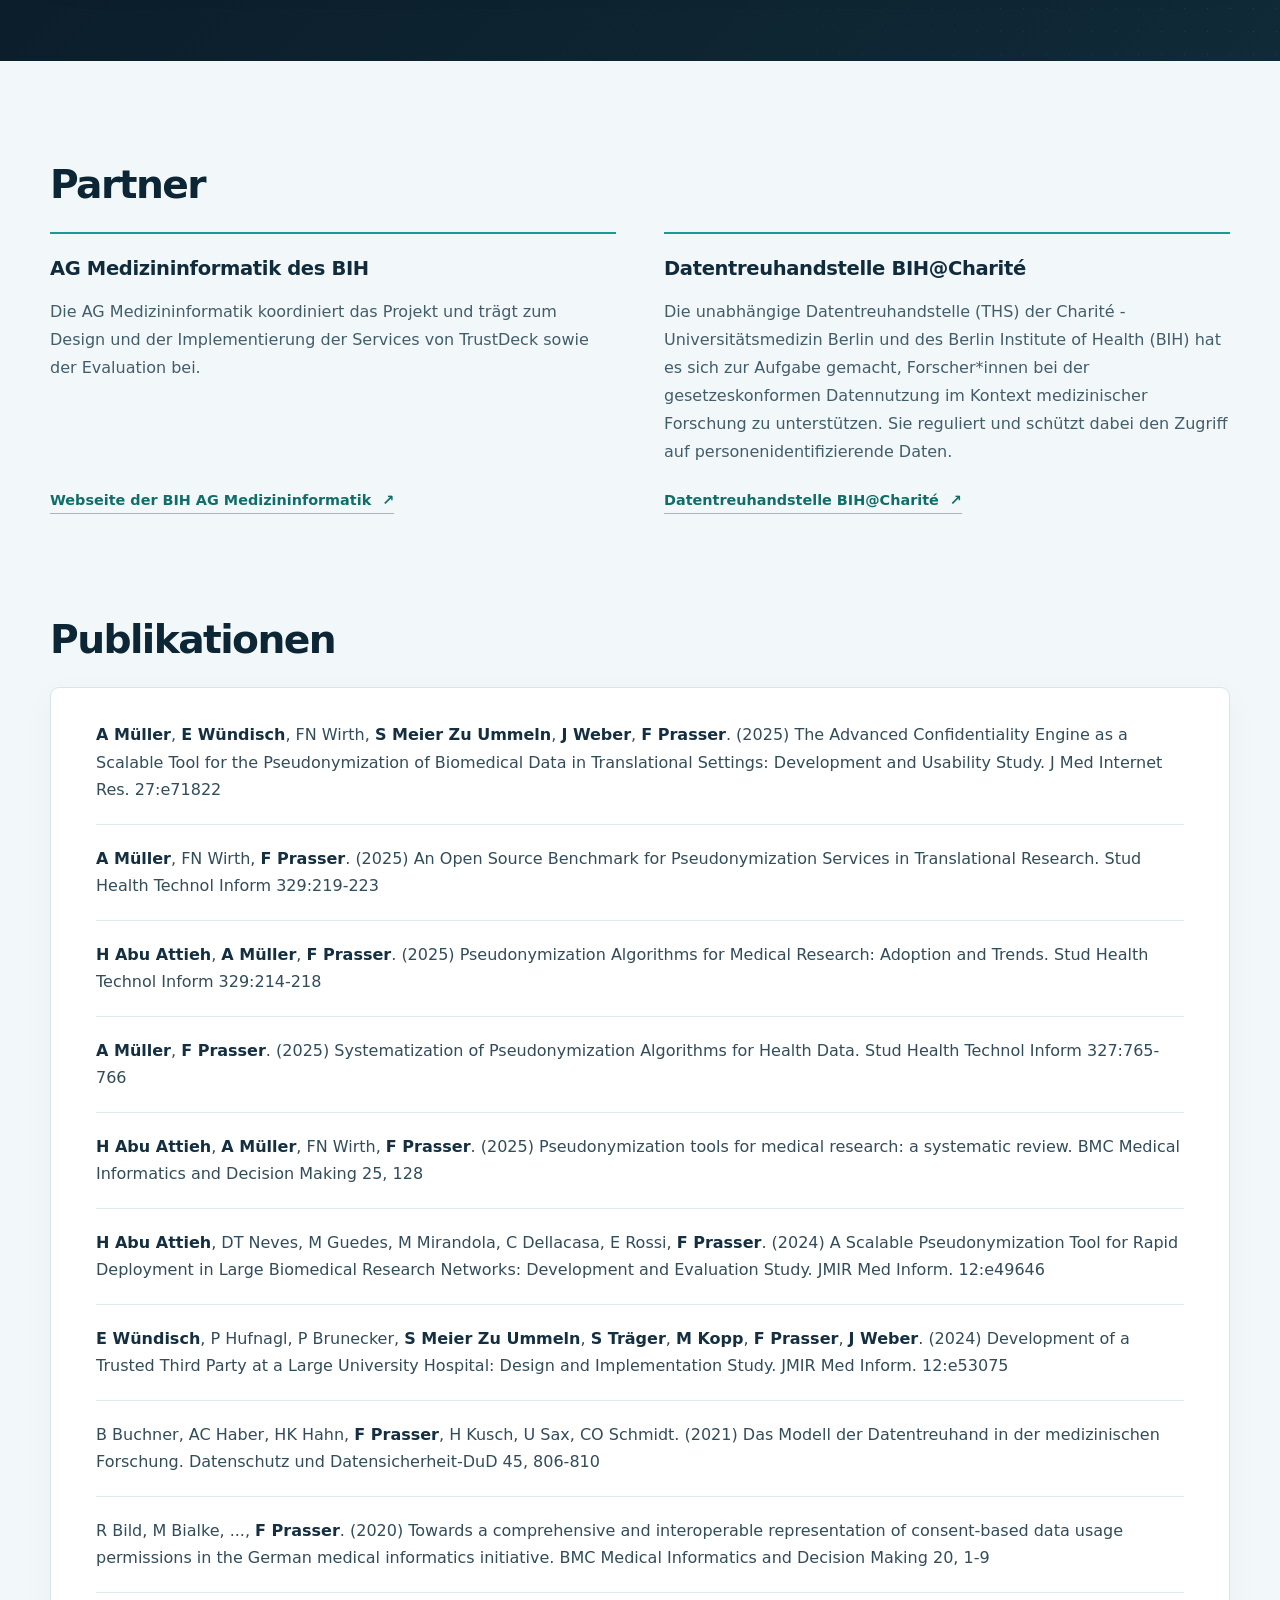
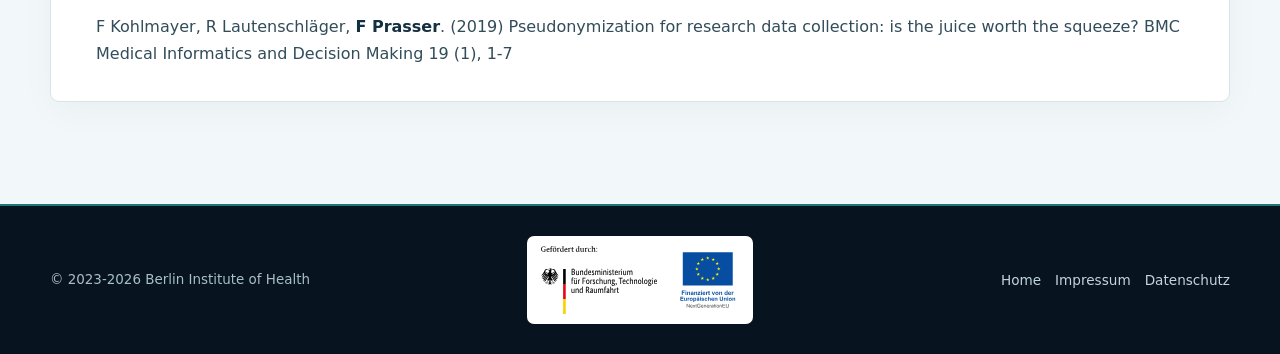
==== commit 5f9839fd: "Use TrustDeck branding and shorter section labels" ====
--- a/de/index.html
+++ b/de/index.html
@@ -4,7 +4,7 @@
     <meta charset="UTF-8">
     <meta name="viewport" content="width=device-width, initial-scale=1.0">
         <link rel="stylesheet" href="../style.css">
-<title>THS-MED TrustDeck</title>
+<title>TrustDeck</title>
 
 	<!-- Favicons -->
 	<link rel="icon" href="../media/favicon.ico" type="image/x-icon">
@@ -19,7 +19,7 @@
 	<!-- Header -->
 <header class="site-header">
   <nav class="container header-inner" aria-label="Hauptnavigation">
-    <a class="brand" href="index.html"><strong>THS-MED</strong><img src="../media/trustdeck.png" alt="" width="37" height="37"><strong>TrustDeck</strong></a>
+    <a class="brand" href="index.html"><img src="../media/trustdeck.png" alt="" width="37" height="37"><strong>TrustDeck</strong></a>
     <div class="language-switch" aria-label="Sprache wählen">
       <a href="../de/index.html" lang="de" aria-current="page">DE</a>
       <a href="../en/index.html" lang="en">EN</a>
@@ -81,7 +81,7 @@
 		</div>
 </section>
 <section class="research-shell"><div class="container">
-<h2 class="section-title">Projektpartner</h2>
+<h2 class="section-title">Partner</h2>
 
 		<div class="partner-grid">
 			<div class="col-md-6 mb-3 mb-md-0">
@@ -90,7 +90,7 @@
 						<div class="mb-auto">
 							<h5 class="card-title">AG Medizininformatik des BIH</h5>
 							<p class="card-text mt-2">
-								Die AG Medizininformatik koordiniert das Projekt und trägt zum Design und der Implementierung der Services von THS-MED TrustDeck sowie der Evaluation bei.
+								Die AG Medizininformatik koordiniert das Projekt und trägt zum Design und der Implementierung der Services von TrustDeck sowie der Evaluation bei.
 							</p>
 						</div>
 						<a href="https://mi.bihealth.org" class="btn btn-secondary mt-2" target="_blank" rel="noopener noreferrer">Webseite der BIH AG Medizininformatik</a>
@@ -113,7 +113,7 @@
 			</div>
 		</div>
 		
-		<h2 class="section-title">Projektrelevante Publikationen</h2>
+		<h2 class="section-title">Publikationen</h2>
 			
 		<div class="publication-grid">
 			<div class="col-md-12 d-flex align-items-stretch">
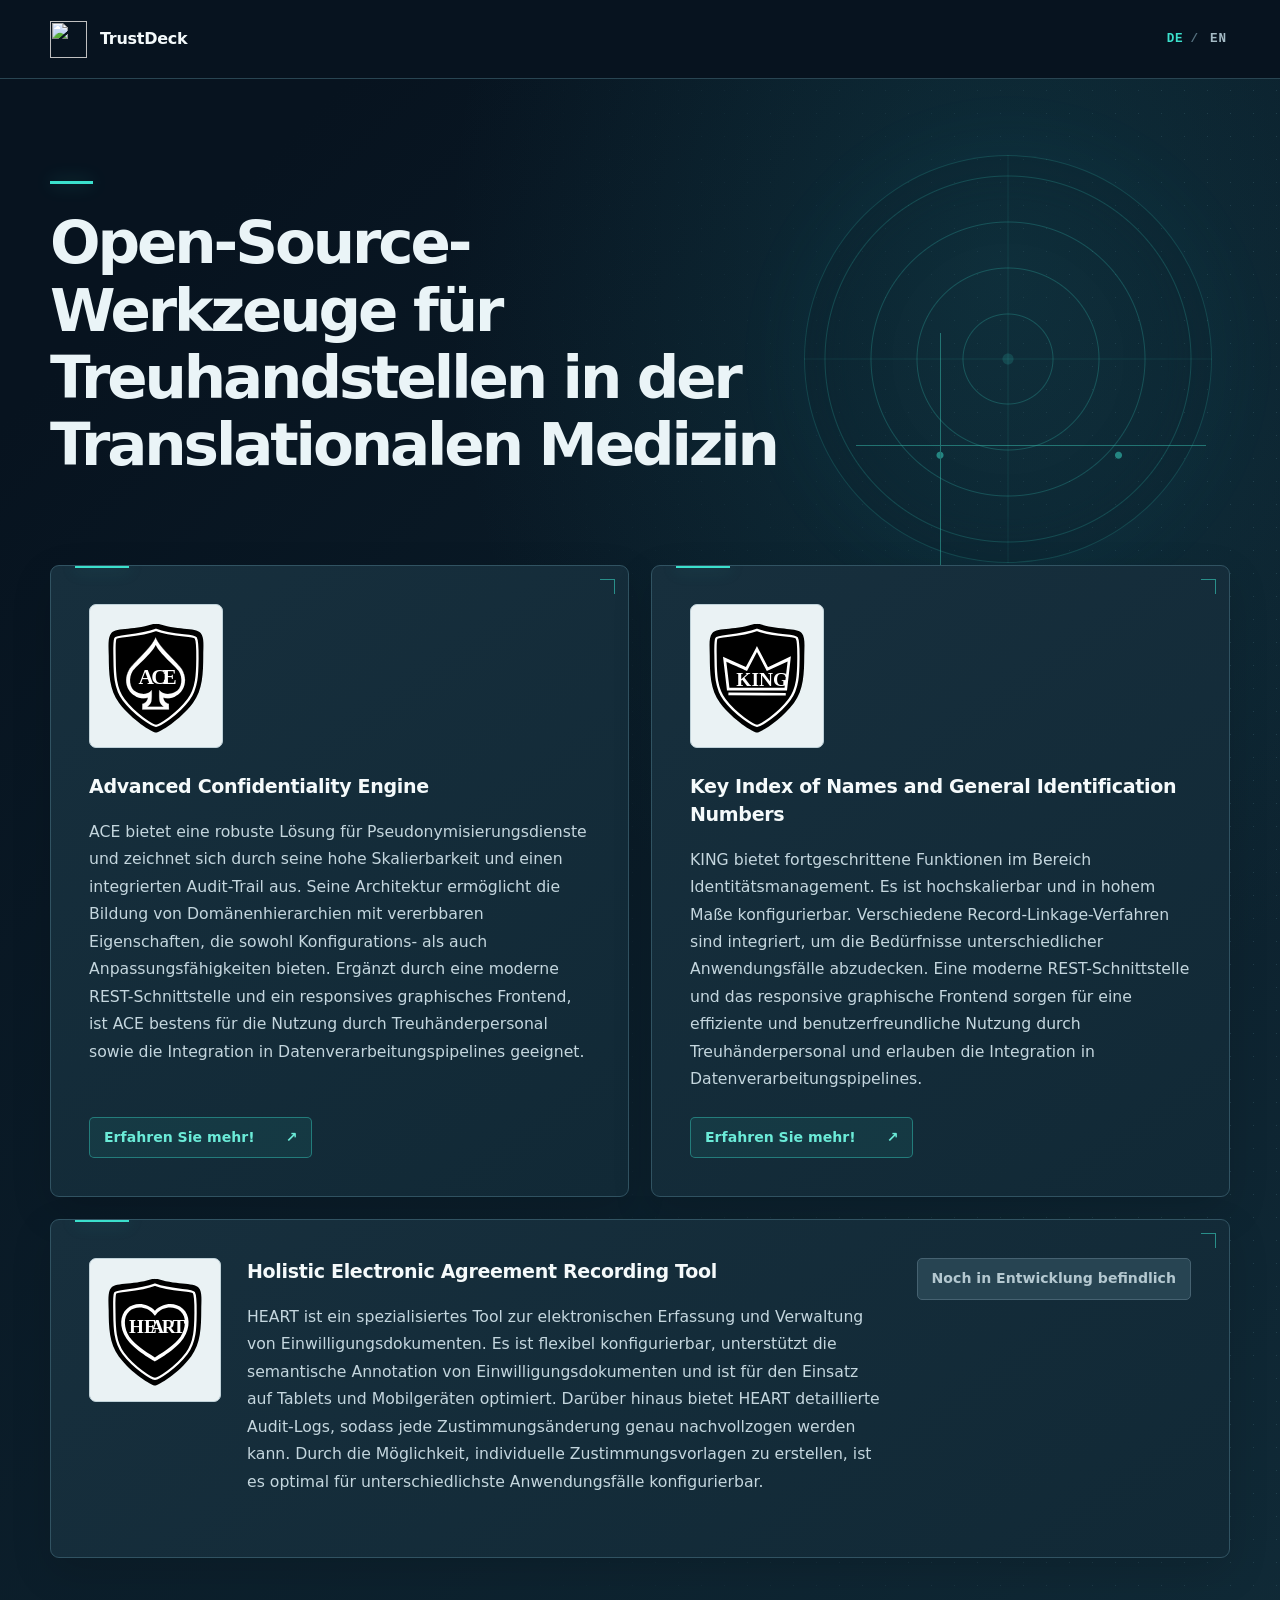
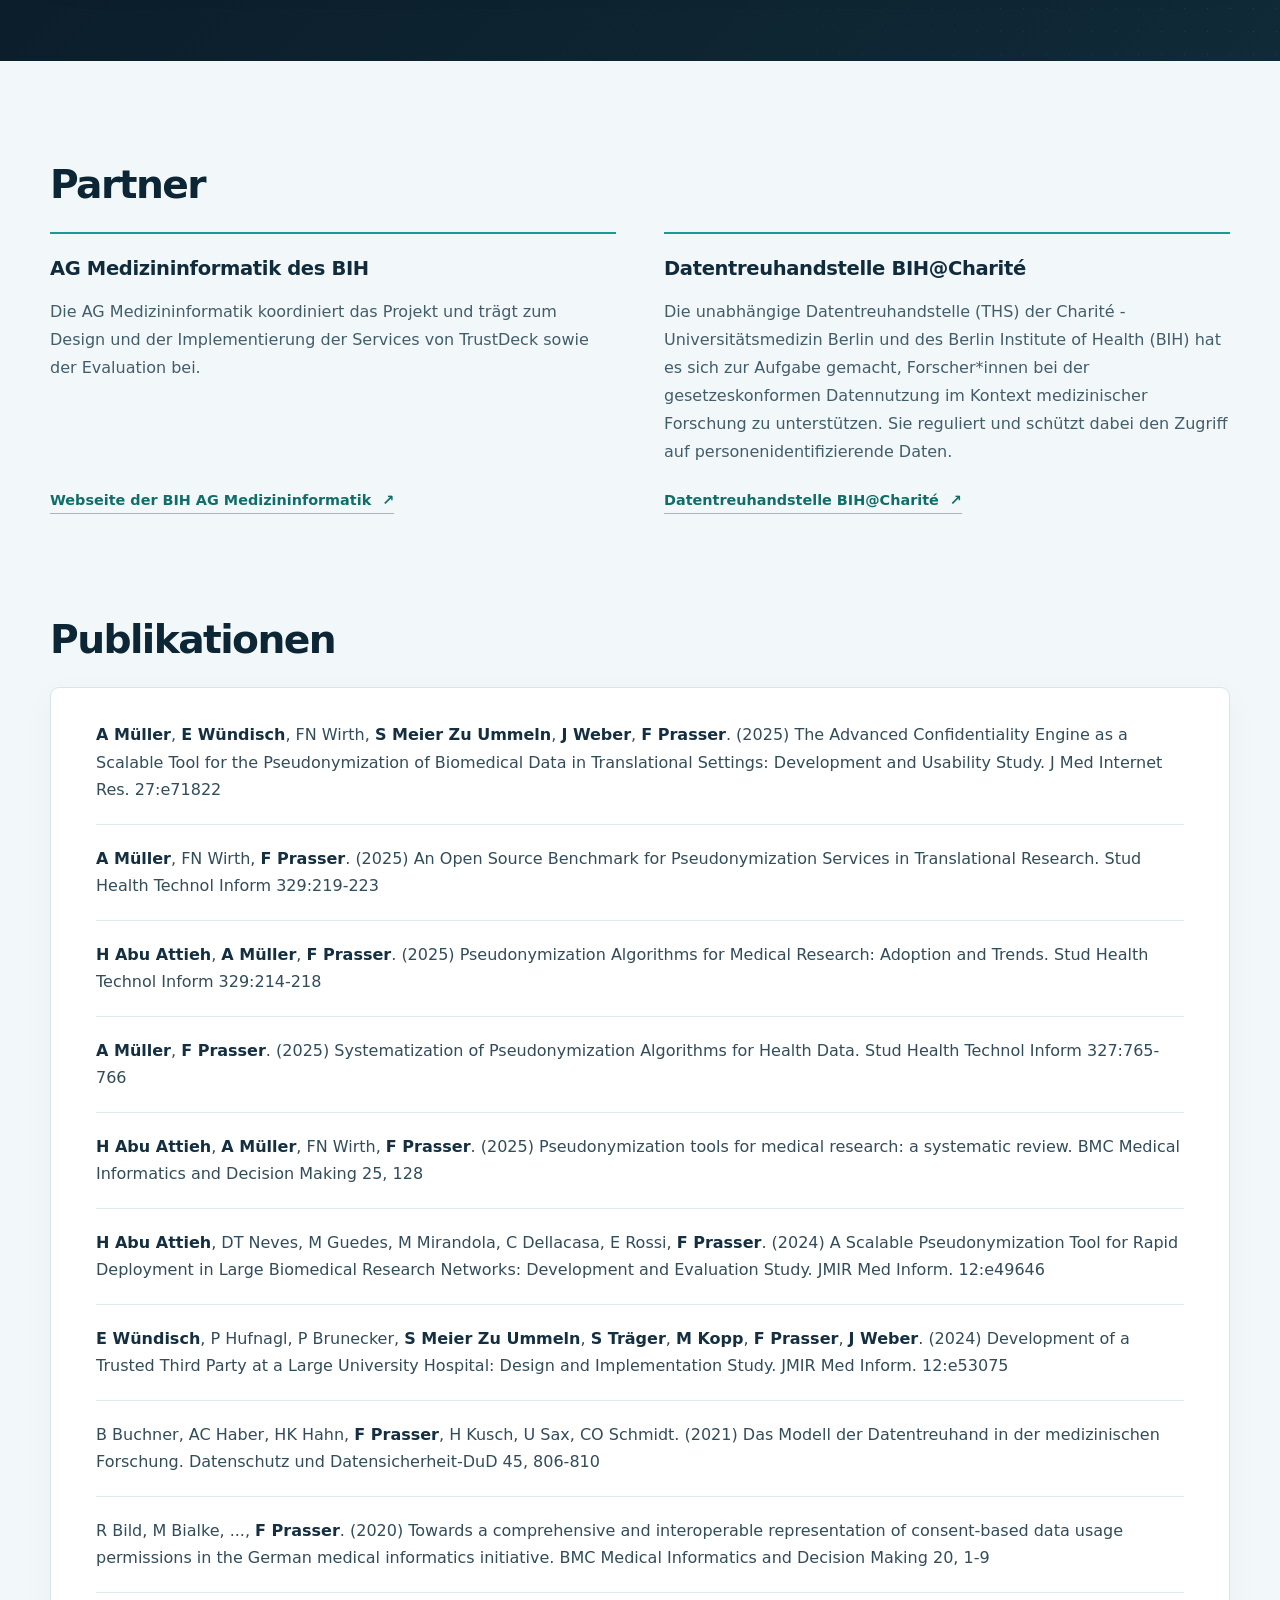
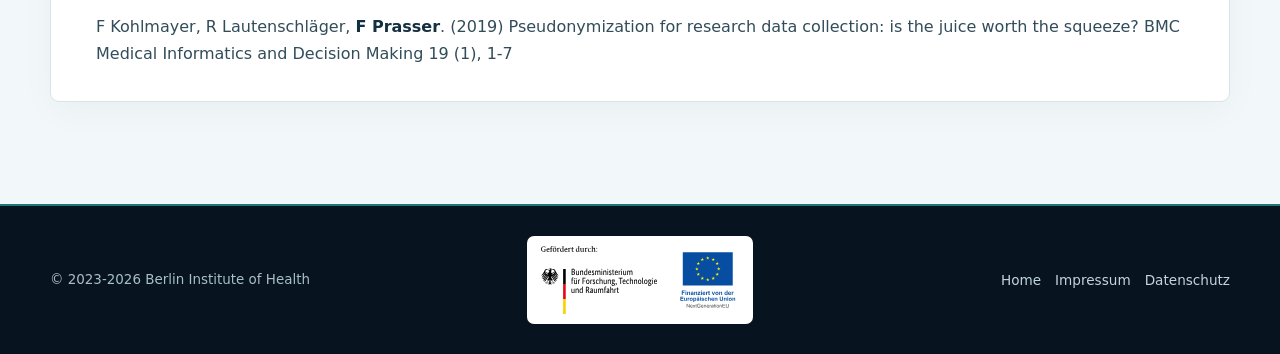
==== commit 17cb7a39: "Align ACE, KING and HEART titles with descriptions (de)" ====
--- a/de/index.html
+++ b/de/index.html
@@ -39,7 +39,7 @@
 					<div class="card-body d-flex flex-column">
 						<div class="mb-auto mt-4">
 							<img src="../media/ACE-logo.svg" height="174" width="150" class="mx-auto d-block" alt="ACE's minimalistic, icon-like logo: A black shield on white background with a spade in it. In the spade the are the letters ACE.">
-							<p class="card-text mt-2 fs-4" style="text-align: center;">Advanced Confidentiality Engine</p>
+							<p class="card-text mt-2 fs-4">Advanced Confidentiality Engine</p>
 							<br><br>
 							<p class="card-text mt-2">ACE bietet eine robuste Lösung für Pseudonymisierungsdienste und zeichnet sich durch seine hohe Skalierbarkeit und einen integrierten Audit-Trail aus. Seine Architektur ermöglicht die Bildung von Domänenhierarchien mit vererbbaren Eigenschaften, die sowohl Konfigurations- als auch Anpassungsfähigkeiten bieten. Ergänzt durch eine moderne REST-Schnittstelle und ein responsives graphisches Frontend, ist ACE bestens für die Nutzung durch Treuhänderpersonal sowie die Integration in Datenverarbeitungspipelines geeignet.</p>
 						</div>
@@ -53,7 +53,7 @@
 					<div class="card-body d-flex flex-column">
 						<div class="mb-auto mt-4">
 							<img src="../media/KING-logo.svg" height="174" width="150" class="mx-auto d-block" alt="king logo">
-							<p class="card-text mt-2 fs-4" style="text-align: center;">Key Index of Names and General Identification Numbers</p>
+							<p class="card-text mt-2 fs-4">Key Index of Names and General Identification Numbers</p>
 							<br>
 							<p class="card-text mt-2">KING bietet fortgeschrittene Funktionen im Bereich Identitätsmanagement. Es ist hochskalierbar und in hohem Maße konfigurierbar. Verschiedene Record-Linkage-Verfahren sind integriert, um die Bedürfnisse unterschiedlicher Anwendungsfälle abzudecken. Eine moderne REST-Schnittstelle und das responsive graphische Frontend sorgen für eine effiziente und benutzerfreundliche Nutzung durch Treuhänderpersonal und erlauben die Integration in Datenverarbeitungspipelines.</p>
 						</div>
@@ -67,7 +67,7 @@
 					<div class="card-body d-flex flex-column">
 						<div class="mb-auto mt-4">
 							<img src="../media/HEART-logo.svg" height="174" width="150" class="mx-auto d-block" alt="heart logo">
-							<p class="card-text mt-2 fs-4" style="text-align: center;">Holistic Electronic Agreement Recording Tool</p>
+							<p class="card-text mt-2 fs-4">Holistic Electronic Agreement Recording Tool</p>
 							<br>
 							<p class="card-text mt-2">HEART ist ein spezialisiertes Tool zur elektronischen Erfassung und Verwaltung von Einwilligungsdokumenten. Es ist flexibel konfigurierbar, unterstützt die semantische Annotation von Einwilligungsdokumenten und ist für den Einsatz auf Tablets und Mobilgeräten optimiert. Darüber hinaus bietet HEART detaillierte Audit-Logs, sodass jede Zustimmungsänderung genau nachvollzogen werden kann. Durch die Möglichkeit, individuelle Zustimmungsvorlagen zu erstellen, ist es optimal für unterschiedlichste Anwendungsfälle konfigurierbar.</p>
 						</div>
--- a/style.css
+++ b/style.css
@@ -1,4 +1,4 @@
-/* THS-MED / TrustDeck — dependency-free, shared visual language */
+/* TrustDeck — dependency-free, shared visual language */
 :root {
   color-scheme: light;
   --ink: #07131f;
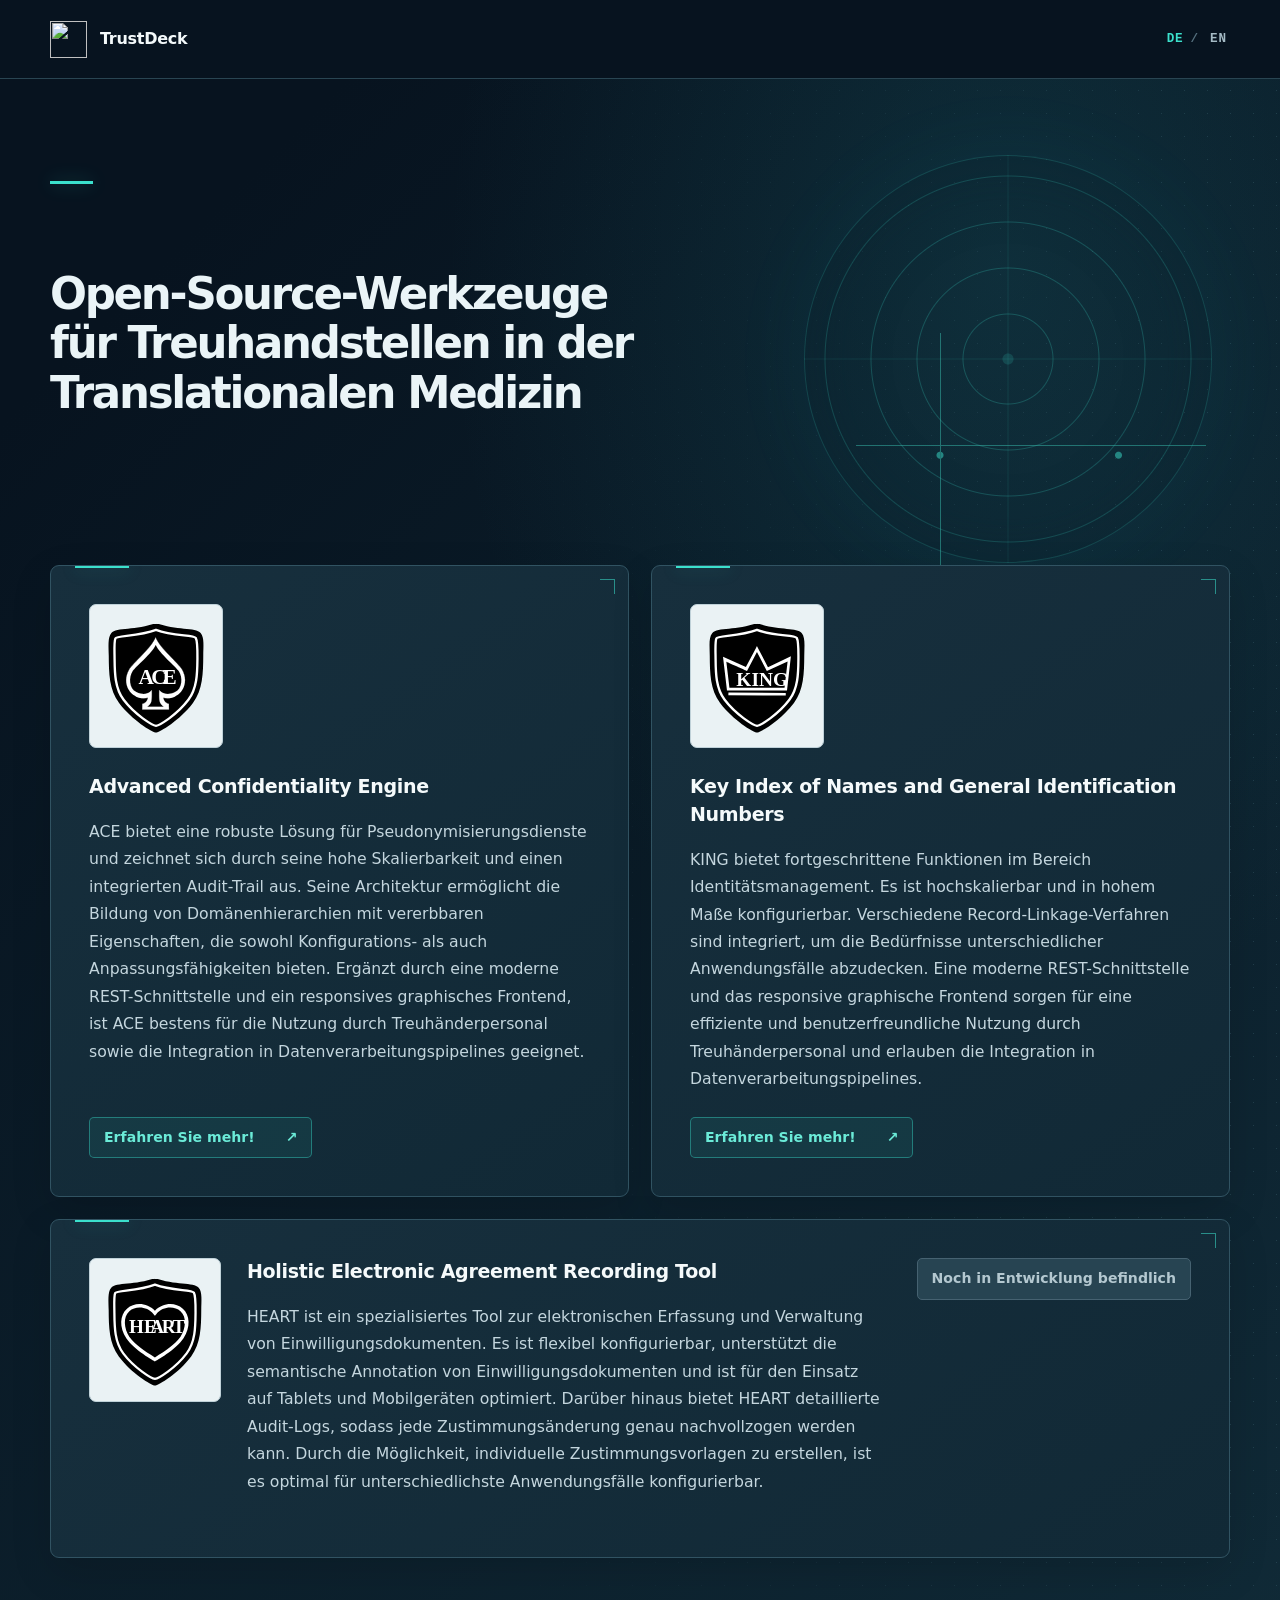
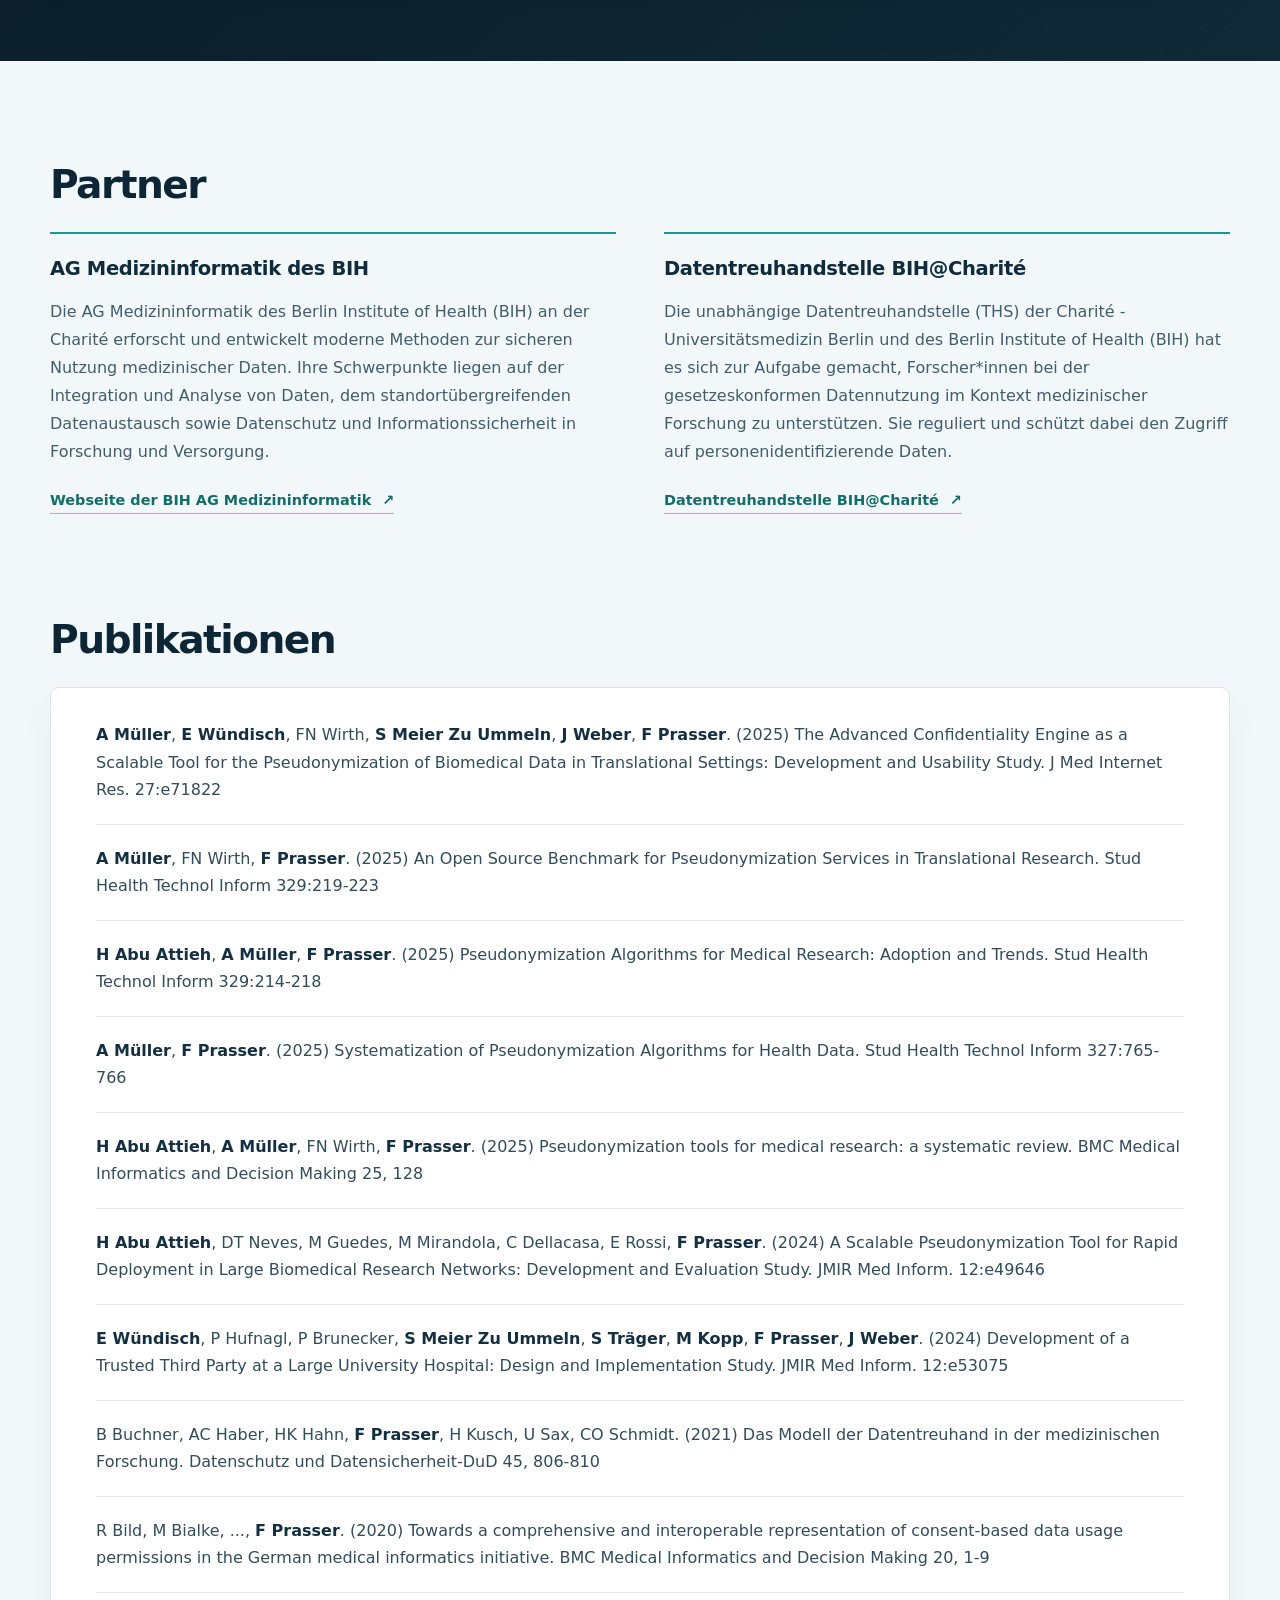
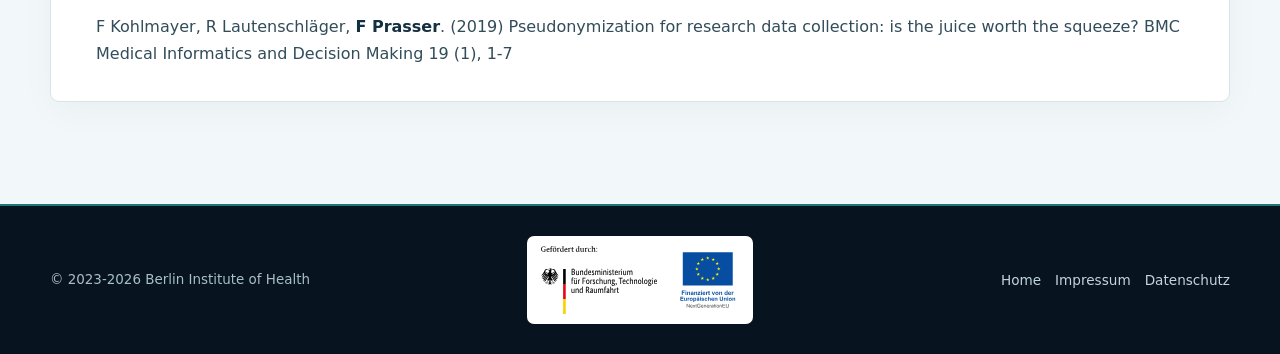
==== commit b789e982: "Describe BIH Medical Informatics Lab research focus (de)" ====
--- a/de/index.html
+++ b/de/index.html
@@ -90,7 +90,7 @@
 						<div class="mb-auto">
 							<h5 class="card-title">AG Medizininformatik des BIH</h5>
 							<p class="card-text mt-2">
-								Die AG Medizininformatik koordiniert das Projekt und trägt zum Design und der Implementierung der Services von TrustDeck sowie der Evaluation bei.
+								Die AG Medizininformatik des Berlin Institute of Health (BIH) an der Charité erforscht und entwickelt moderne Methoden zur sicheren Nutzung medizinischer Daten. Ihre Schwerpunkte liegen auf der Integration und Analyse von Daten, dem standortübergreifenden Datenaustausch sowie Datenschutz und Informationssicherheit in Forschung und Versorgung.
 							</p>
 						</div>
 						<a href="https://mi.bihealth.org" class="btn btn-secondary mt-2" target="_blank" rel="noopener noreferrer">Webseite der BIH AG Medizininformatik</a>
--- a/style.css
+++ b/style.css
@@ -144,7 +144,7 @@
   min-height: clamp(210px, 24vw, 312px);
   margin: 0 0 clamp(48px, 6vw, 78px);
   padding-top: 18px;
-  font-size: clamp(2.25rem, 4.65vw, 4.35rem);
+  font-size: clamp(1.85rem, 3.4vw, 3.3rem);
   font-weight: 670;
   letter-spacing: -.052em;
   line-height: 1.13;
@@ -159,6 +159,14 @@
   height: 3px;
   background: var(--signal);
   box-shadow: 0 0 18px rgba(59, 224, 204, .32);
+}
+/* Keep the full heading in the HTML, but cap its visible height to three lines. */
+.hero-title a {
+  display: -webkit-box;
+  -webkit-box-orient: vertical;
+  -webkit-line-clamp: 3;
+  max-height: 3.39em; /* 3 × 1.13 line-height; fallback without line-clamp */
+  overflow: hidden;
 }
 .hero-title a, .hero-title a:hover { color: #f4fafb; text-decoration: none; }
 .hero-title b { font-weight: inherit; }
@@ -465,7 +473,7 @@
   .intro-shell { padding-top: 58px; padding-bottom: 68px; }
   .intro-shell > .container::before,
   .intro-shell > .container::after { opacity: .14; right: -35%; }
-  .hero-title { min-height: 0; max-width: 100%; margin-bottom: 50px; font-size: clamp(2.2rem, 8vw, 3.4rem); }
+  .hero-title { min-height: 0; max-width: 100%; margin-bottom: 50px; font-size: clamp(1.25rem, 5.2vw, 2rem); }
   .product-grid, .partner-grid { grid-template-columns: minmax(0, 1fr); gap: 17px; }
   .product-grid > :nth-child(3) { grid-column: auto; }
   .product-grid .card-body { padding: 25px; }
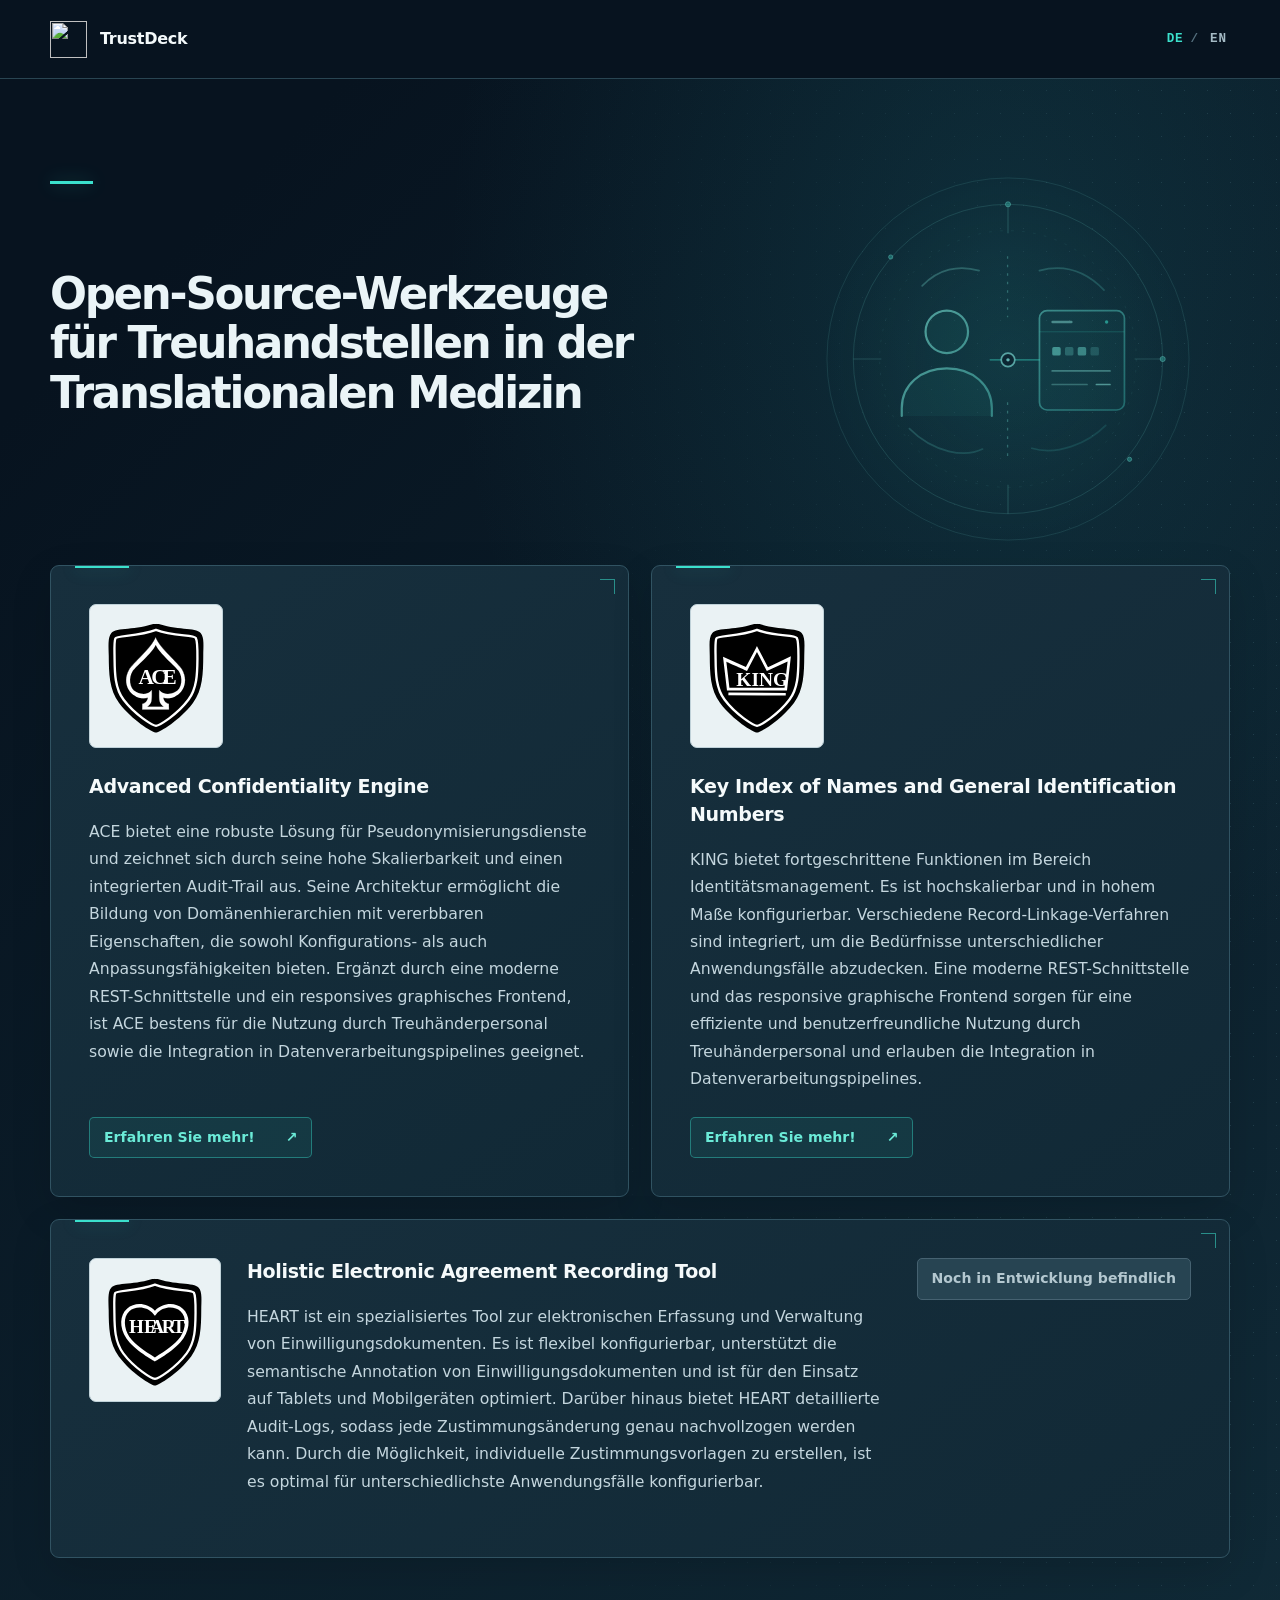
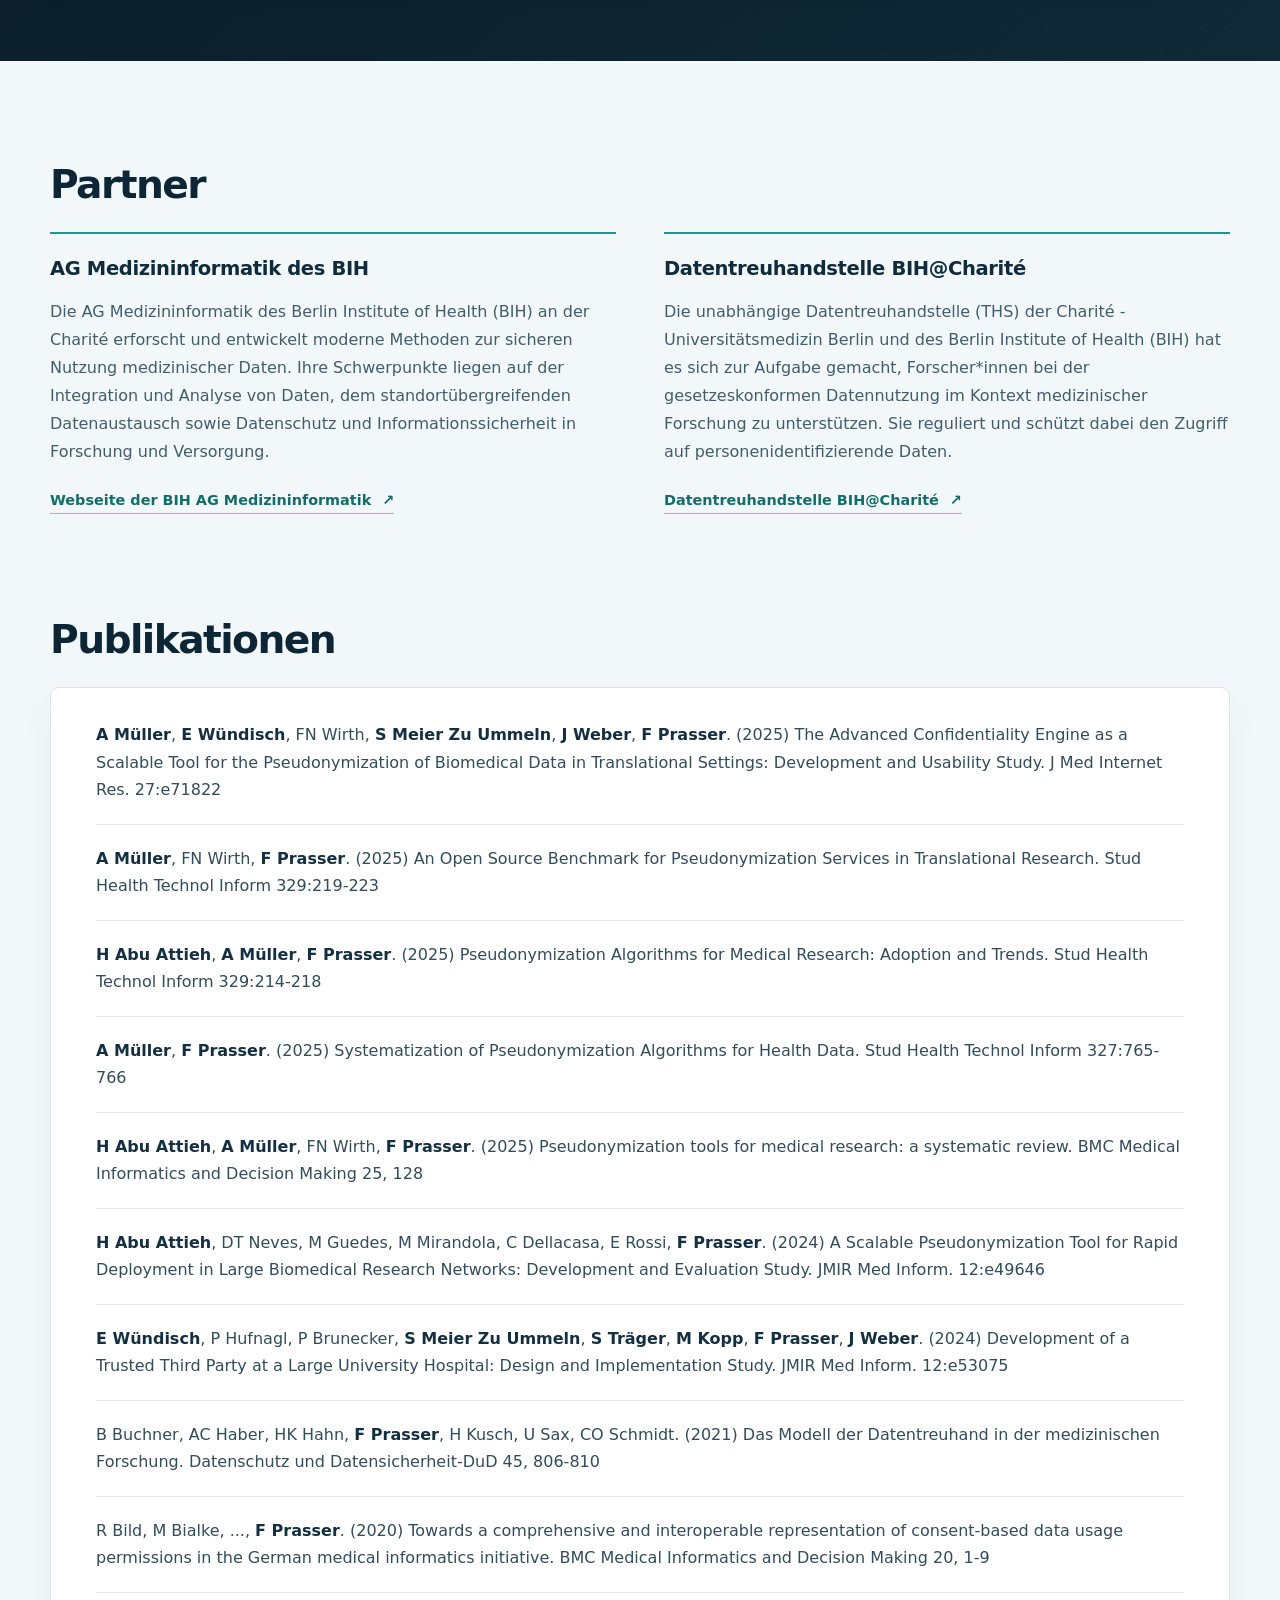
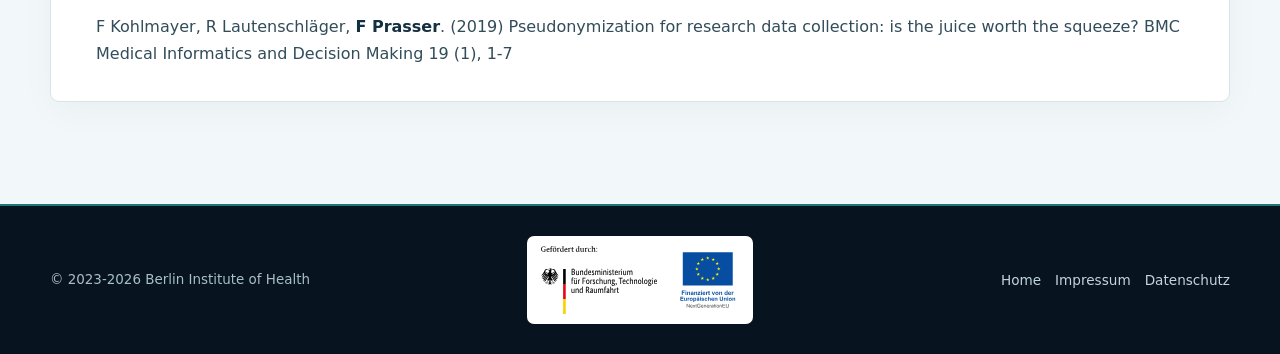
==== commit 98dfb9cb: "Point ACE and KING links to trustdeck-setup (de)" ====
--- a/de/index.html
+++ b/de/index.html
@@ -43,7 +43,7 @@
 							<br><br>
 							<p class="card-text mt-2">ACE bietet eine robuste Lösung für Pseudonymisierungsdienste und zeichnet sich durch seine hohe Skalierbarkeit und einen integrierten Audit-Trail aus. Seine Architektur ermöglicht die Bildung von Domänenhierarchien mit vererbbaren Eigenschaften, die sowohl Konfigurations- als auch Anpassungsfähigkeiten bieten. Ergänzt durch eine moderne REST-Schnittstelle und ein responsives graphisches Frontend, ist ACE bestens für die Nutzung durch Treuhänderpersonal sowie die Integration in Datenverarbeitungspipelines geeignet.</p>
 						</div>
-						<a href="https://github.com/TrustDeck/trustdeck-backend" class="btn btn-primary mt-2" target="_blank" rel="noopener noreferrer">Erfahren Sie mehr!</a>
+						<a href="https://github.com/TrustDeck/trustdeck-setup" class="btn btn-primary mt-2" target="_blank" rel="noopener noreferrer">Erfahren Sie mehr!</a>
 					</div>
 				</div>
 			</div>
@@ -57,7 +57,7 @@
 							<br>
 							<p class="card-text mt-2">KING bietet fortgeschrittene Funktionen im Bereich Identitätsmanagement. Es ist hochskalierbar und in hohem Maße konfigurierbar. Verschiedene Record-Linkage-Verfahren sind integriert, um die Bedürfnisse unterschiedlicher Anwendungsfälle abzudecken. Eine moderne REST-Schnittstelle und das responsive graphische Frontend sorgen für eine effiziente und benutzerfreundliche Nutzung durch Treuhänderpersonal und erlauben die Integration in Datenverarbeitungspipelines.</p>
 						</div>
-						<a href="https://github.com/TrustDeck/trustdeck-backend" class="btn btn-primary mt-2" target="_blank" rel="noopener noreferrer">Erfahren Sie mehr!</a>
+						<a href="https://github.com/TrustDeck/trustdeck-setup" class="btn btn-primary mt-2" target="_blank" rel="noopener noreferrer">Erfahren Sie mehr!</a>
 					</div>
 				</div>
 			</div>
--- a/style.css
+++ b/style.css
@@ -102,6 +102,7 @@
   mask-image: linear-gradient(90deg, transparent 36%, #000 100%);
 }
 .intro-shell > .container { position: relative; }
+/* Local privacy-engineering illustration: separated identity and pseudonym. */
 .intro-shell > .container::before {
   content: "";
   position: absolute;
@@ -109,31 +110,9 @@
   right: 1.5%;
   width: min(36vw, 408px);
   aspect-ratio: 1;
-  border: 1px solid rgba(59, 224, 204, .20);
-  border-radius: 50%;
   pointer-events: none;
-  opacity: .83;
-  background:
-    radial-gradient(circle at center, rgba(59, 224, 204, .19) 0 5px, transparent 6px),
-    repeating-radial-gradient(circle at center, transparent 0 44px, rgba(59, 224, 204, .28) 45px, transparent 46px),
-    linear-gradient(90deg, transparent 49.8%, rgba(59, 224, 204, .17) 50%, transparent 50.2%),
-    linear-gradient(0deg, transparent 49.8%, rgba(59, 224, 204, .17) 50%, transparent 50.2%);
-  box-shadow: 0 0 90px rgba(23, 122, 133, .10), inset 0 0 80px rgba(9, 35, 48, .5);
-}
-.intro-shell > .container::after {
-  content: "";
-  position: absolute;
-  right: 2%;
-  top: 11%;
-  width: min(30vw, 350px);
-  height: 235px;
-  pointer-events: none;
-  opacity: .5;
-  background:
-    linear-gradient(90deg, transparent 0 24%, #38bcae 24% 24.3%, transparent 24.3% 100%),
-    linear-gradient(0deg, transparent 0 52%, #38bcae 52% 52.4%, transparent 52.4% 100%),
-    radial-gradient(circle at 24% 52%, #3be0cc 0 3px, transparent 4px),
-    radial-gradient(circle at 75% 52%, #3be0cc 0 3px, transparent 4px);
+  opacity: .86;
+  background: url("media/split-identity.svg") center / contain no-repeat;
 }
 .hero-title {
   position: relative;
@@ -463,7 +442,6 @@
   .product-grid > :nth-child(3) .card-body { align-items: stretch; flex-direction: column; gap: 18px; }
   .product-grid > :nth-child(3) .card-body > div { grid-template-columns: 120px minmax(0, 1fr); }
   .intro-shell > .container::before { right: -10%; opacity: .55; }
-  .intro-shell > .container::after { right: -8%; }
 }
 @media (max-width: 760px) {
   .container, .legal-page > .container { width: min(100% - 36px, 1180px); }
@@ -471,8 +449,7 @@
   .brand { gap: 8px; font-size: .92rem; }
   .brand img { width: 31px; height: 31px; }
   .intro-shell { padding-top: 58px; padding-bottom: 68px; }
-  .intro-shell > .container::before,
-  .intro-shell > .container::after { opacity: .14; right: -35%; }
+  .intro-shell > .container::before { opacity: .16; right: -35%; }
   .hero-title { min-height: 0; max-width: 100%; margin-bottom: 50px; font-size: clamp(1.25rem, 5.2vw, 2rem); }
   .product-grid, .partner-grid { grid-template-columns: minmax(0, 1fr); gap: 17px; }
   .product-grid > :nth-child(3) { grid-column: auto; }
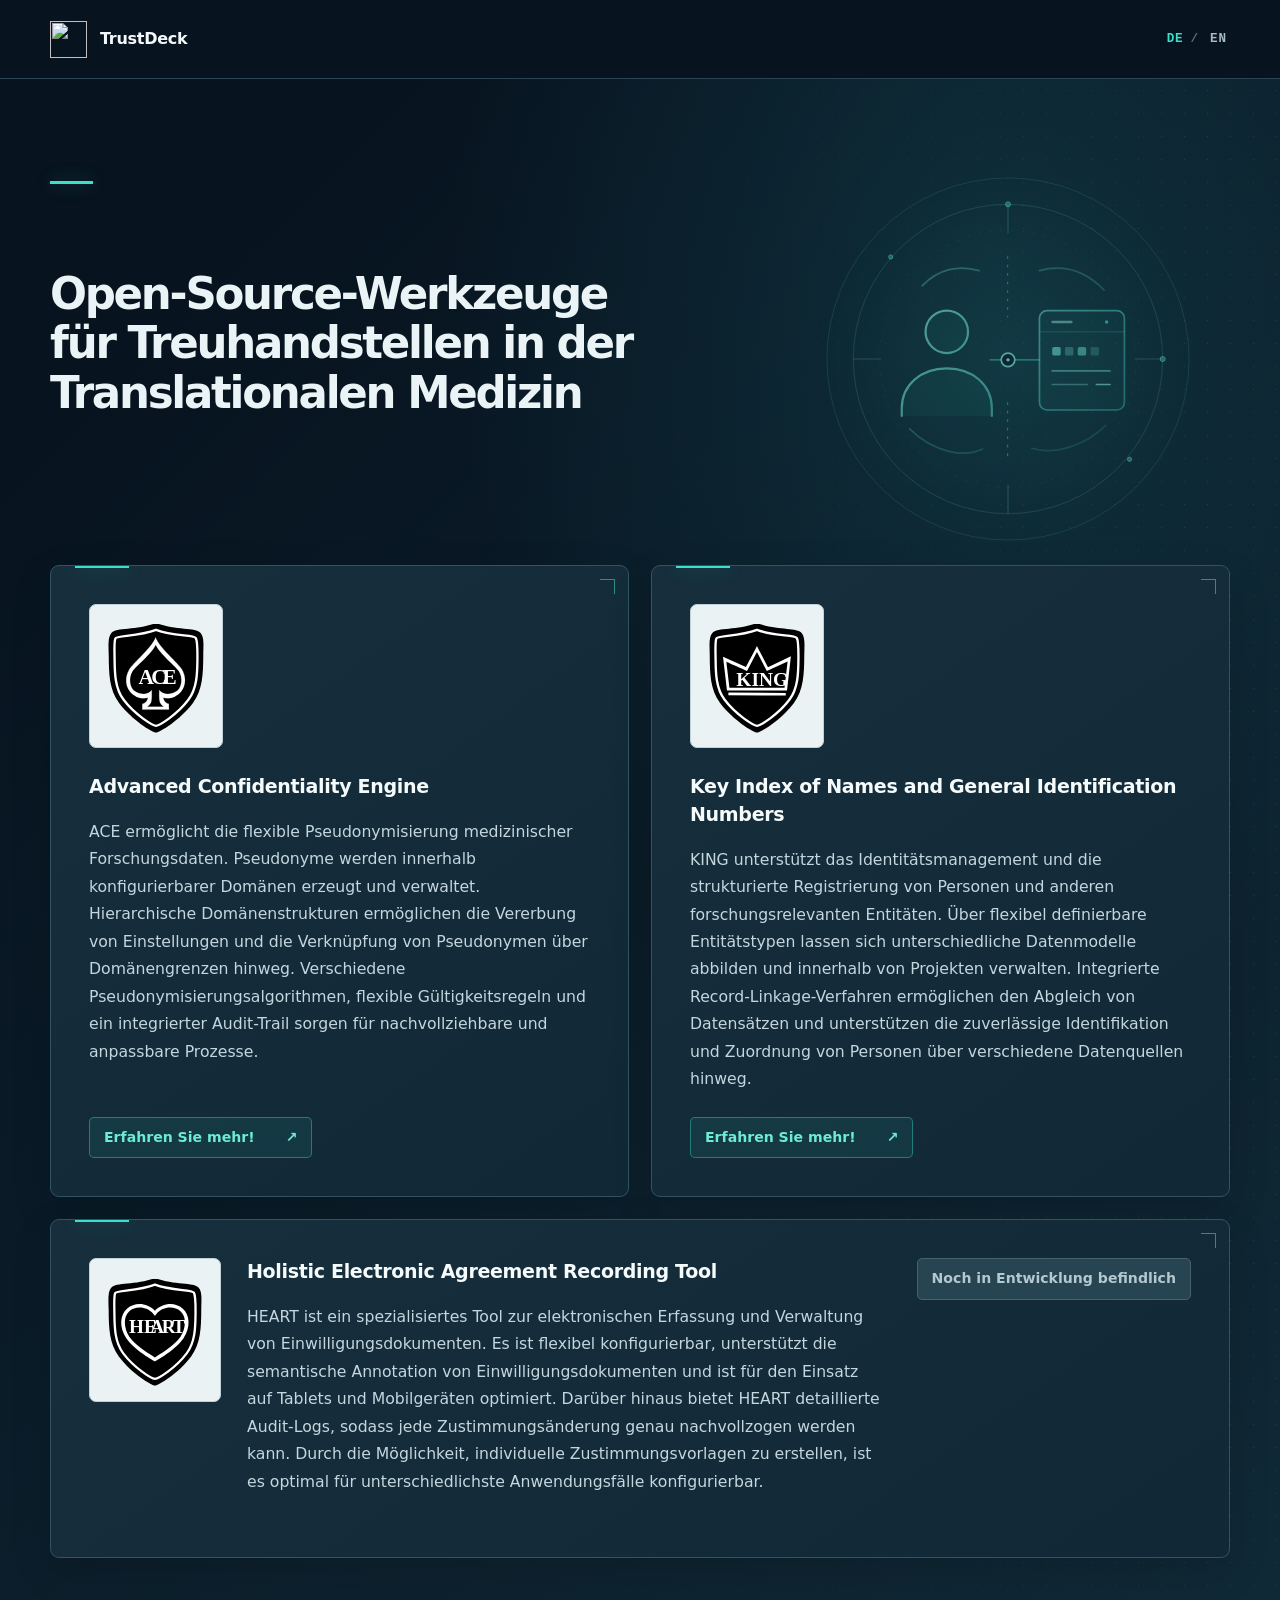
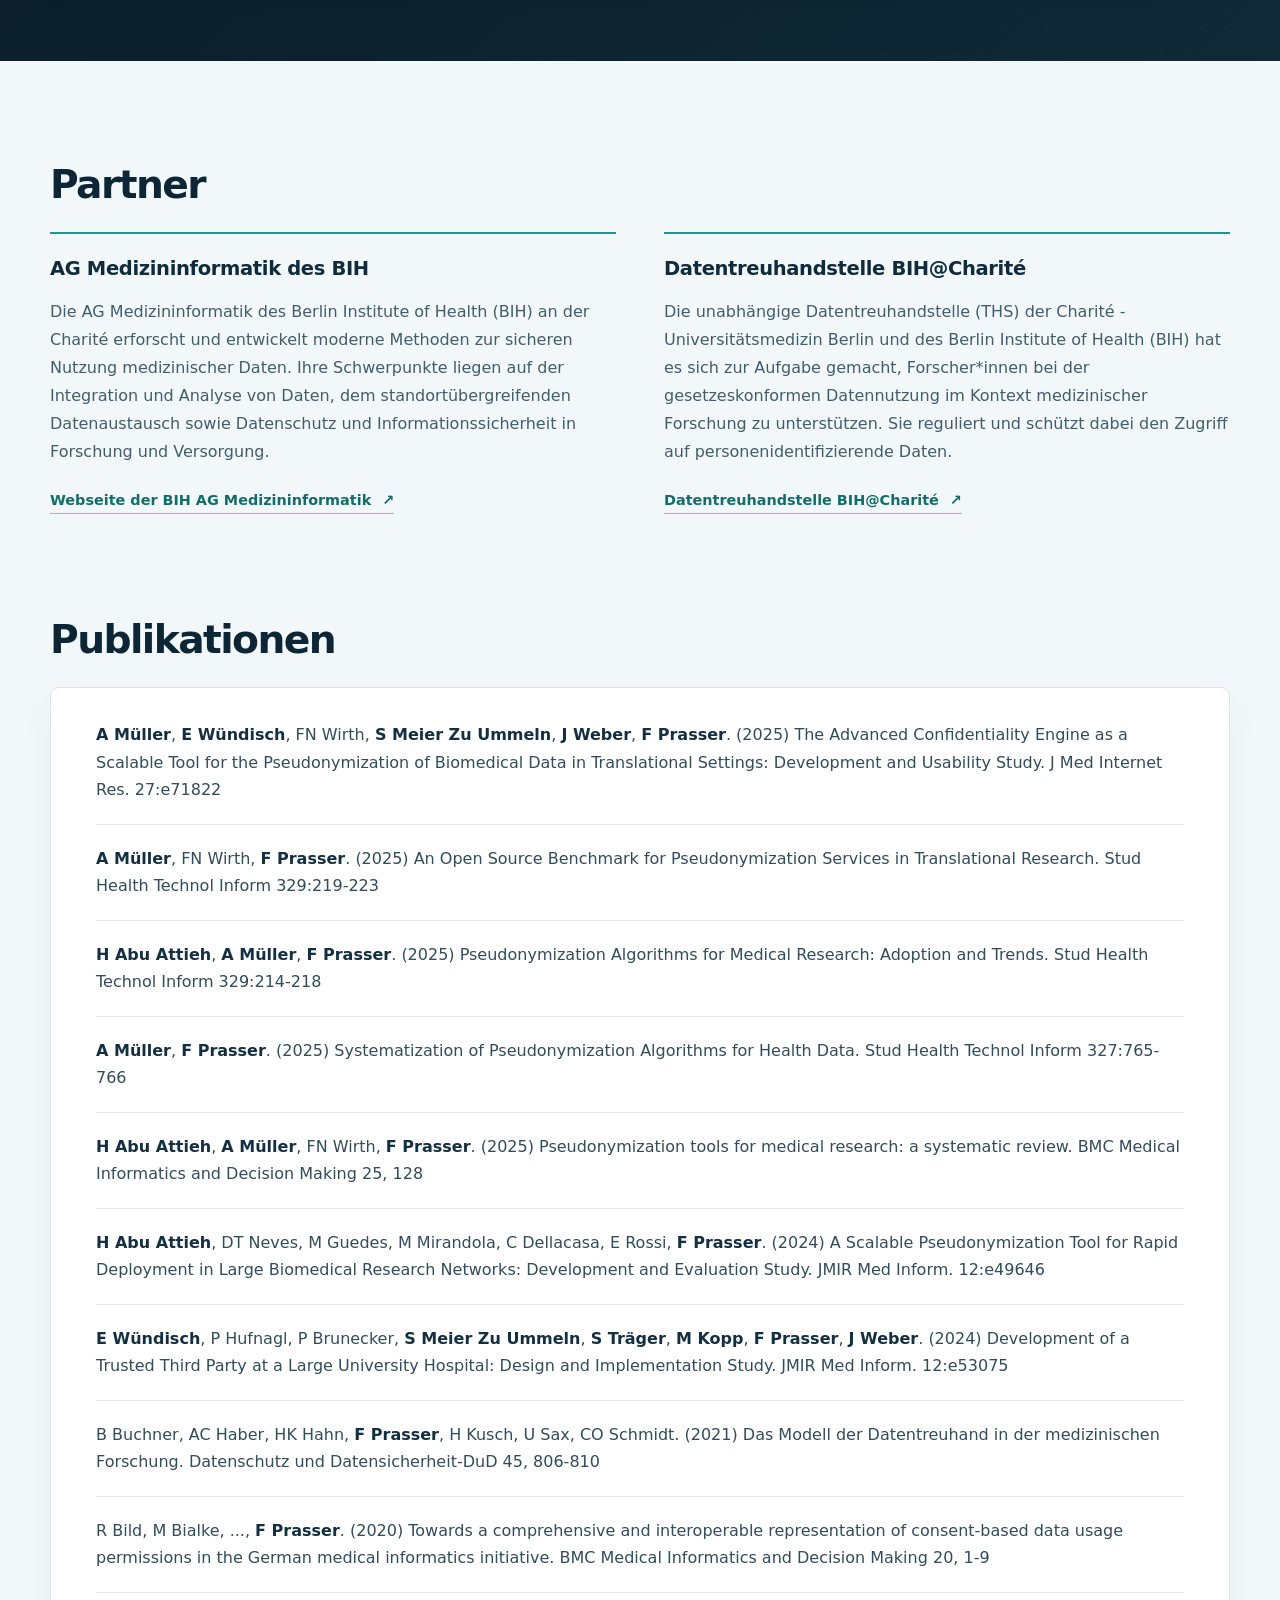
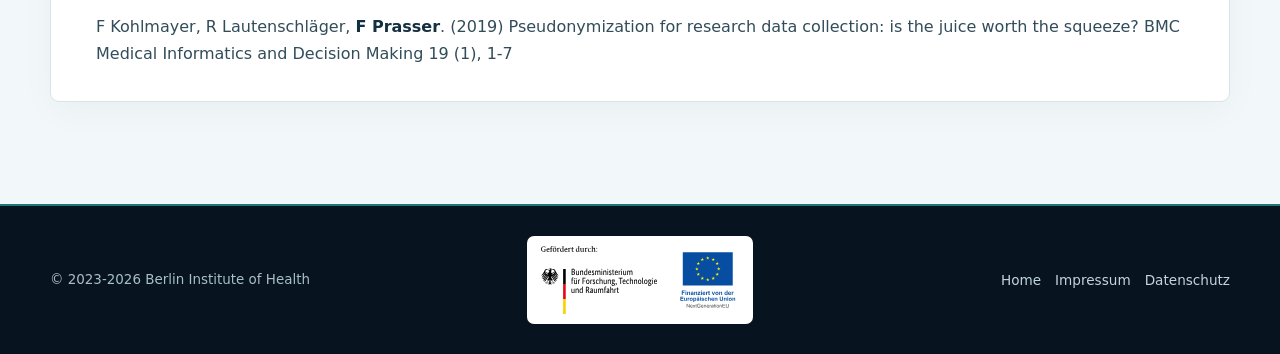
==== commit d8769e00: "Focus ACE and KING website descriptions on their core features (de)" ====
--- a/de/index.html
+++ b/de/index.html
@@ -41,7 +41,7 @@
 							<img src="../media/ACE-logo.svg" height="174" width="150" class="mx-auto d-block" alt="ACE's minimalistic, icon-like logo: A black shield on white background with a spade in it. In the spade the are the letters ACE.">
 							<p class="card-text mt-2 fs-4">Advanced Confidentiality Engine</p>
 							<br><br>
-							<p class="card-text mt-2">ACE bietet eine robuste Lösung für Pseudonymisierungsdienste und zeichnet sich durch seine hohe Skalierbarkeit und einen integrierten Audit-Trail aus. Seine Architektur ermöglicht die Bildung von Domänenhierarchien mit vererbbaren Eigenschaften, die sowohl Konfigurations- als auch Anpassungsfähigkeiten bieten. Ergänzt durch eine moderne REST-Schnittstelle und ein responsives graphisches Frontend, ist ACE bestens für die Nutzung durch Treuhänderpersonal sowie die Integration in Datenverarbeitungspipelines geeignet.</p>
+							<p class="card-text mt-2">ACE ermöglicht die flexible Pseudonymisierung medizinischer Forschungsdaten. Pseudonyme werden innerhalb konfigurierbarer Domänen erzeugt und verwaltet. Hierarchische Domänenstrukturen ermöglichen die Vererbung von Einstellungen und die Verknüpfung von Pseudonymen über Domänengrenzen hinweg. Verschiedene Pseudonymisierungsalgorithmen, flexible Gültigkeitsregeln und ein integrierter Audit-Trail sorgen für nachvollziehbare und anpassbare Prozesse.</p>
 						</div>
 						<a href="https://github.com/TrustDeck/trustdeck-setup" class="btn btn-primary mt-2" target="_blank" rel="noopener noreferrer">Erfahren Sie mehr!</a>
 					</div>
@@ -55,7 +55,7 @@
 							<img src="../media/KING-logo.svg" height="174" width="150" class="mx-auto d-block" alt="king logo">
 							<p class="card-text mt-2 fs-4">Key Index of Names and General Identification Numbers</p>
 							<br>
-							<p class="card-text mt-2">KING bietet fortgeschrittene Funktionen im Bereich Identitätsmanagement. Es ist hochskalierbar und in hohem Maße konfigurierbar. Verschiedene Record-Linkage-Verfahren sind integriert, um die Bedürfnisse unterschiedlicher Anwendungsfälle abzudecken. Eine moderne REST-Schnittstelle und das responsive graphische Frontend sorgen für eine effiziente und benutzerfreundliche Nutzung durch Treuhänderpersonal und erlauben die Integration in Datenverarbeitungspipelines.</p>
+							<p class="card-text mt-2">KING unterstützt das Identitätsmanagement und die strukturierte Registrierung von Personen und anderen forschungsrelevanten Entitäten. Über flexibel definierbare Entitätstypen lassen sich unterschiedliche Datenmodelle abbilden und innerhalb von Projekten verwalten. Integrierte Record-Linkage-Verfahren ermöglichen den Abgleich von Datensätzen und unterstützen die zuverlässige Identifikation und Zuordnung von Personen über verschiedene Datenquellen hinweg.</p>
 						</div>
 						<a href="https://github.com/TrustDeck/trustdeck-setup" class="btn btn-primary mt-2" target="_blank" rel="noopener noreferrer">Erfahren Sie mehr!</a>
 					</div>
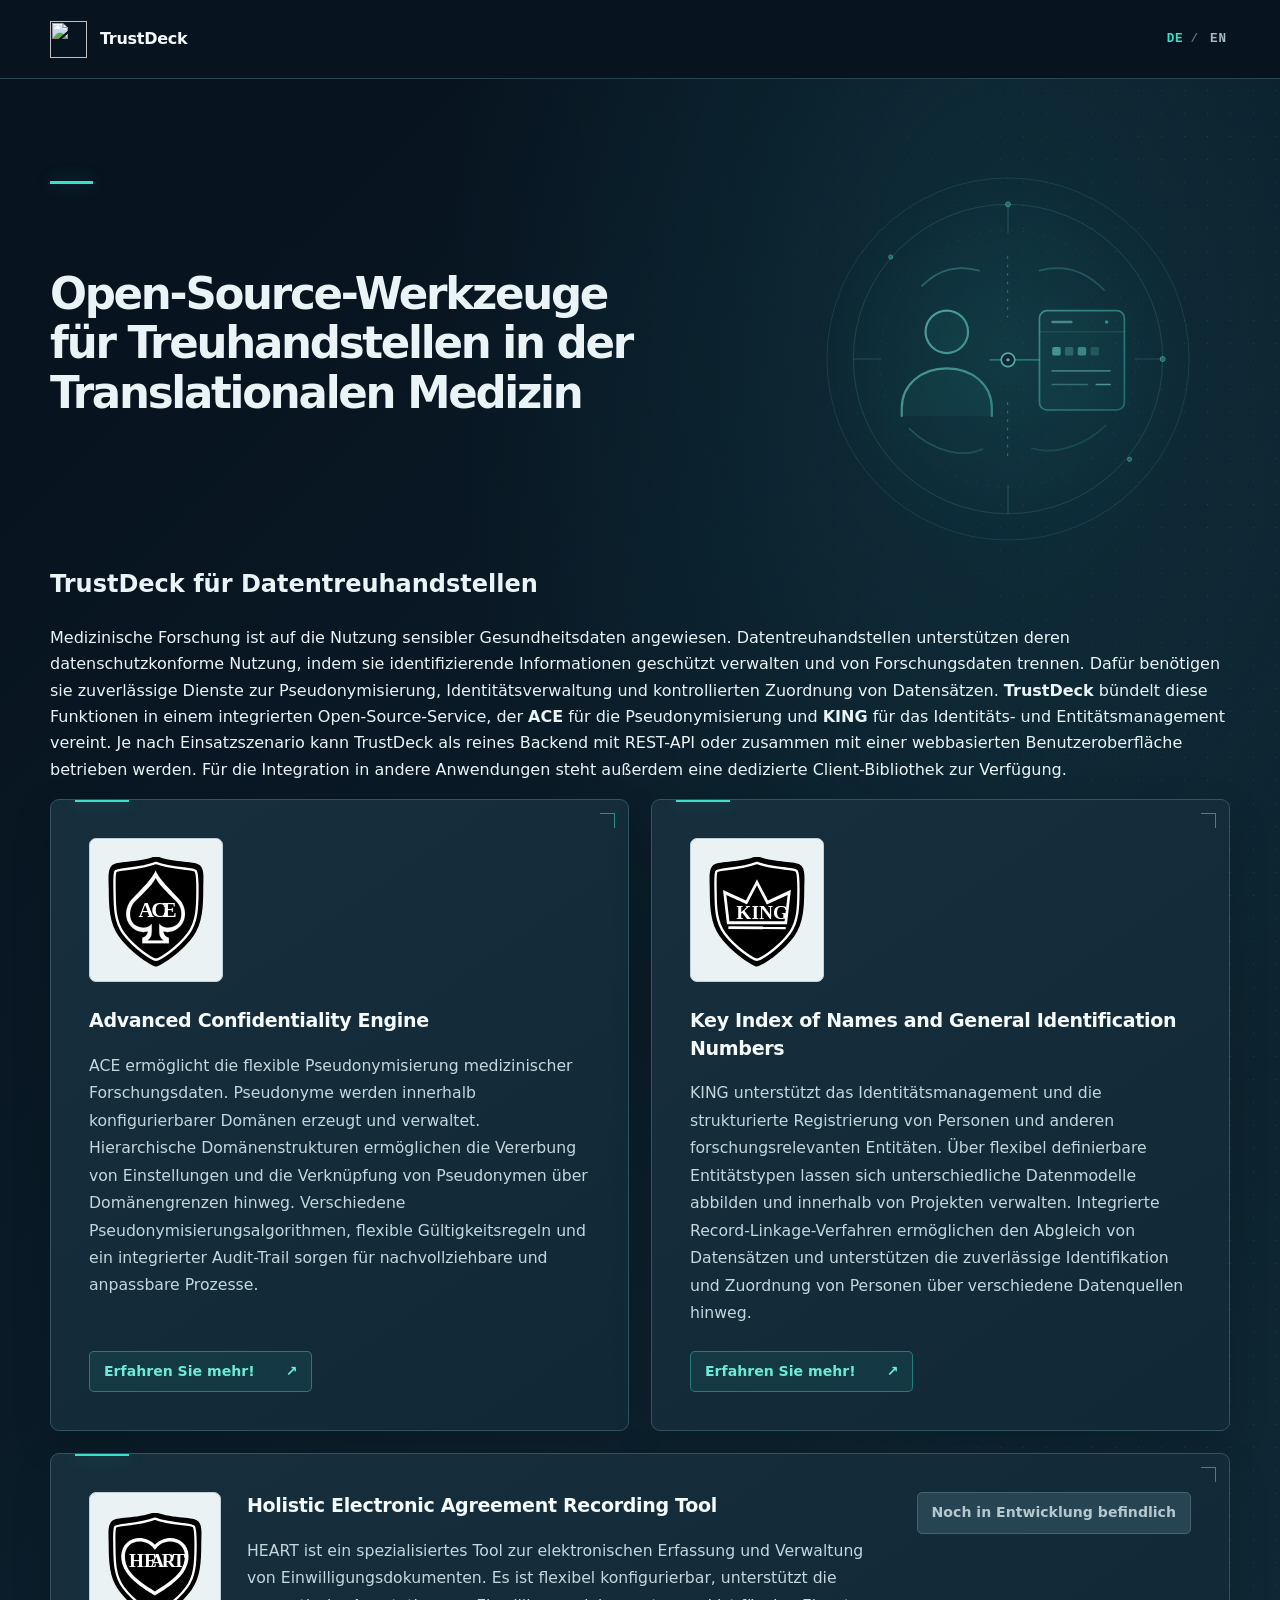
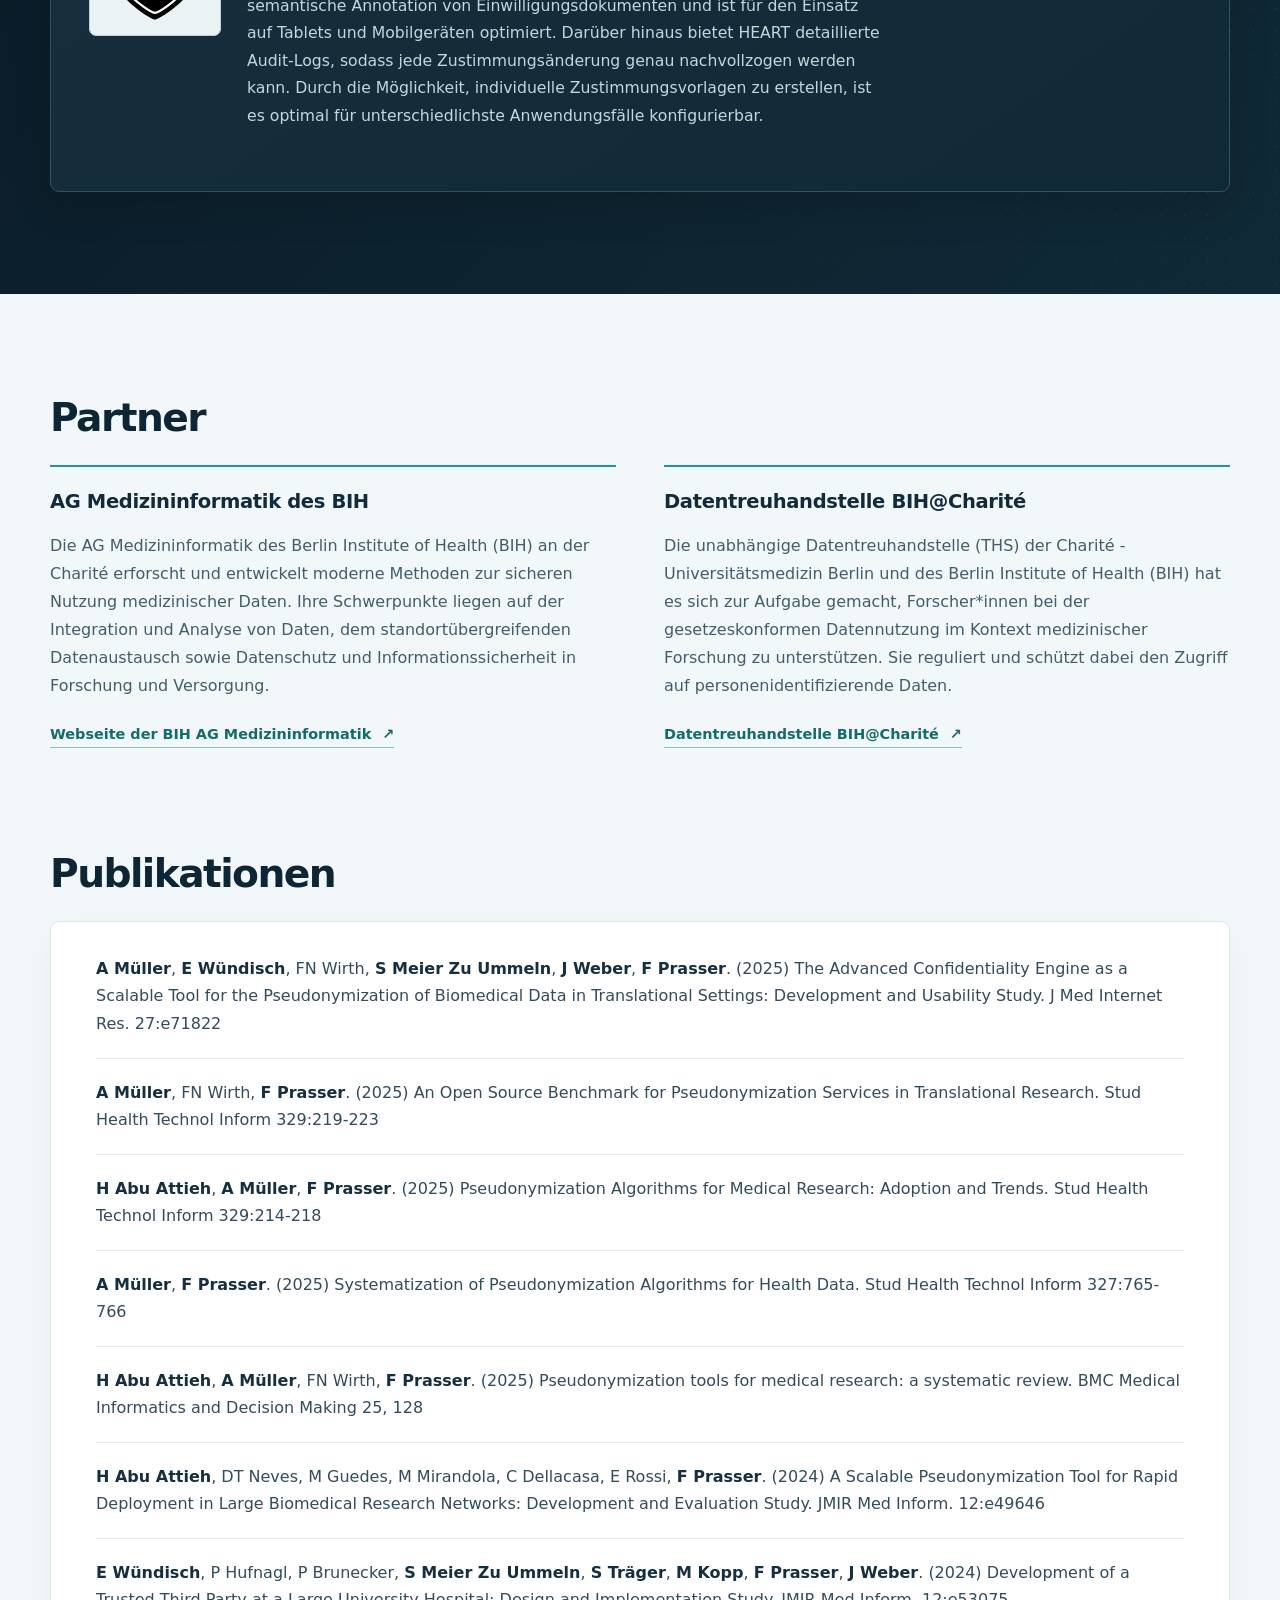
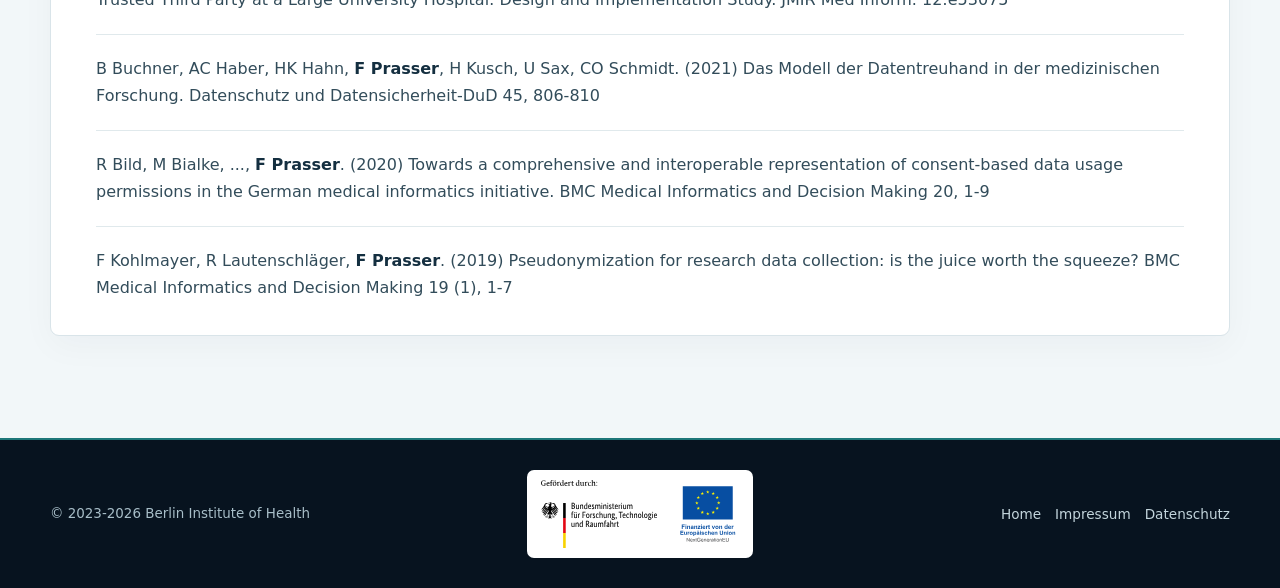
==== commit 6d51f2ec: "Add TrustDeck overview above ACE and KING cards (de)" ====
--- a/de/index.html
+++ b/de/index.html
@@ -31,6 +31,11 @@
 	<main>
 <section class="intro-shell"><div class="container">	
 		<h1 class="hero-title"><a href="index.html" style="text-decoration: none; color: inherit;"><b>Open-Source-Werkzeuge für Treuhandstellen in der Translationalen Medizin</b></a></h1>
+
+		<section class="platform-overview" aria-labelledby="platform-overview-title">
+			<h2 id="platform-overview-title">TrustDeck für Datentreuhandstellen</h2>
+			<p>Medizinische Forschung ist auf die Nutzung sensibler Gesundheitsdaten angewiesen. Datentreuhandstellen unterstützen deren datenschutzkonforme Nutzung, indem sie identifizierende Informationen geschützt verwalten und von Forschungsdaten trennen. Dafür benötigen sie zuverlässige Dienste zur Pseudonymisierung, Identitätsverwaltung und kontrollierten Zuordnung von Datensätzen. <strong>TrustDeck</strong> bündelt diese Funktionen in einem integrierten Open-Source-Service, der <strong>ACE</strong> für die Pseudonymisierung und <strong>KING</strong> für das Identitäts- und Entitätsmanagement vereint. Je nach Einsatzszenario kann TrustDeck als reines Backend mit REST-API oder zusammen mit einer webbasierten Benutzeroberfläche betrieben werden. Für die Integration in andere Anwendungen steht außerdem eine dedizierte Client-Bibliothek zur Verfügung.</p>
+		</section>
 
 		<div class="product-grid">
 
